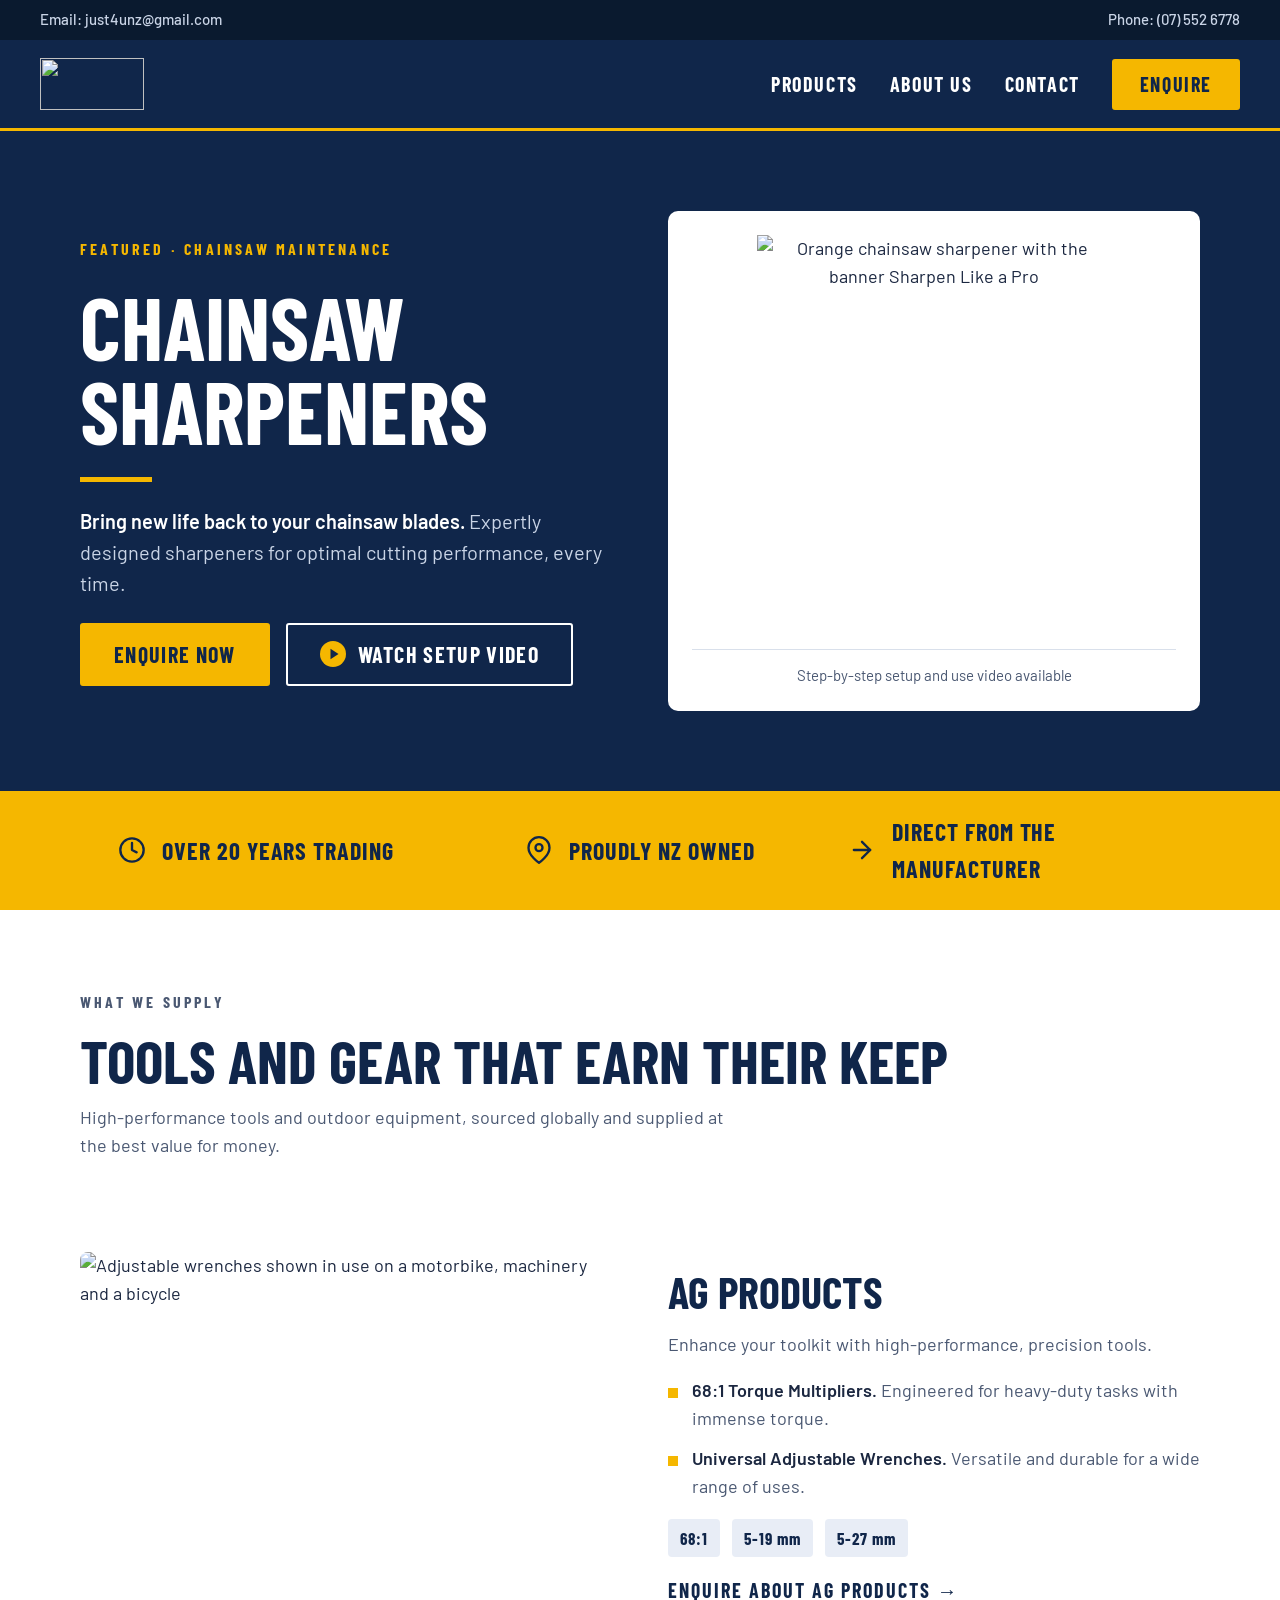
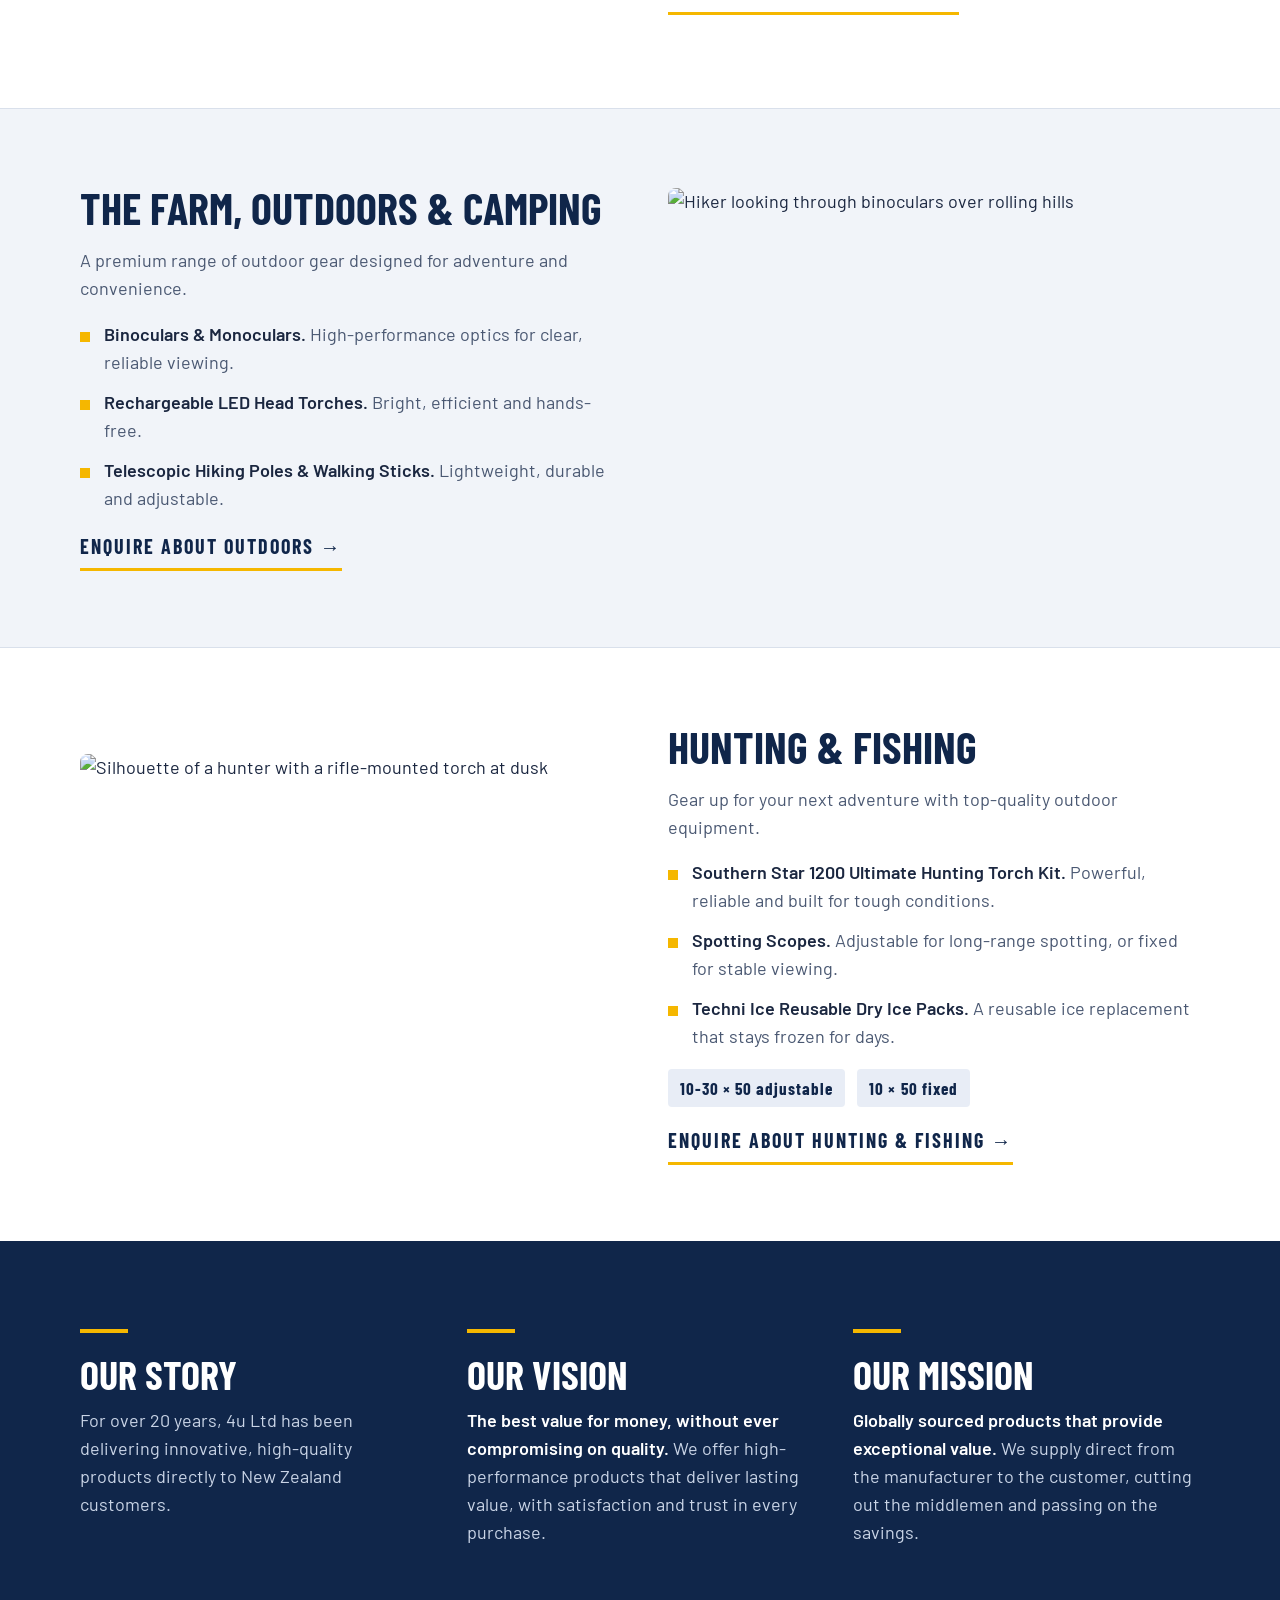
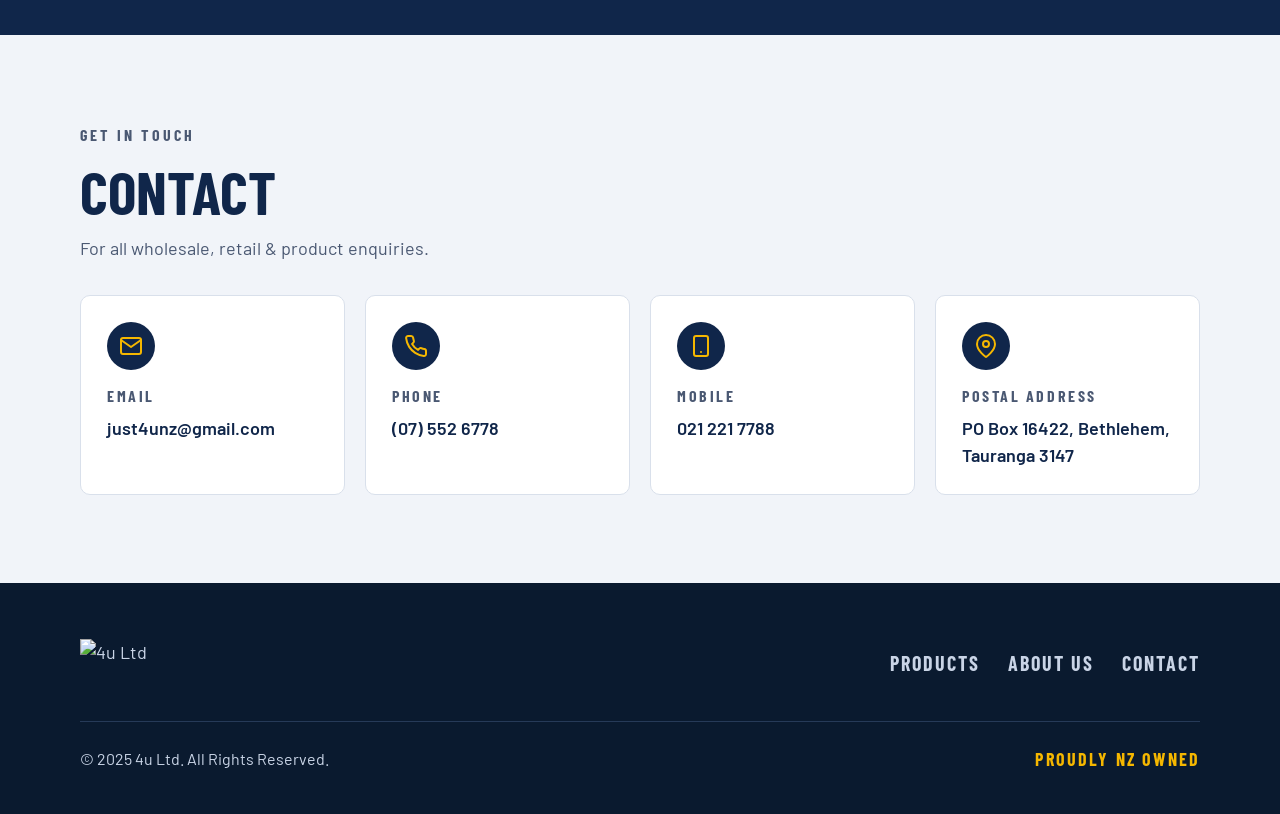
==== index.html @ f12dccc5 "v1.0.0.0: First polished working release of the website" ====
<!DOCTYPE html>
<html lang="en-NZ">
<head>
  <meta charset="UTF-8">
  <meta name="viewport" content="width=device-width, initial-scale=1.0">
  <title>4u Ltd | Tools and Outdoor Gear, Direct to New Zealand</title>
  <meta name="description" content="4u Ltd supplies chainsaw sharpeners, ag tools, outdoor gear and hunting equipment direct from the manufacturer to New Zealand customers.">
  <link rel="icon" href="https://4unzresources.blob.core.windows.net/images/logo.webp" type="image/webp">

  <!-- Structure: shared by every design stage -->
  <link rel="stylesheet" href="css/layout.css">
  <!-- Look: swap this one file to change stage -->
  <link rel="stylesheet" href="css/theme-final.css">
</head>
<body>
  <a class="skip-link" href="#main">Skip to content</a>

  <!-- Icon sprite (inline SVG, referenced with <use>) -->
  <svg width="0" height="0" style="position:absolute" aria-hidden="true" focusable="false">
    <symbol id="i-clock" viewBox="0 0 24 24"><circle cx="12" cy="12" r="10"/><polyline points="12 6 12 12 16 14"/></symbol>
    <symbol id="i-pin" viewBox="0 0 24 24"><path d="M21 10c0 7-9 13-9 13s-9-6-9-13a9 9 0 0 1 18 0z"/><circle cx="12" cy="10" r="3"/></symbol>
    <symbol id="i-arrow" viewBox="0 0 24 24"><line x1="5" y1="12" x2="19" y2="12"/><polyline points="12 5 19 12 12 19"/></symbol>
    <symbol id="i-mail" viewBox="0 0 24 24"><path d="M4 4h16a2 2 0 0 1 2 2v12a2 2 0 0 1-2 2H4a2 2 0 0 1-2-2V6a2 2 0 0 1 2-2z"/><polyline points="22 6 12 13 2 6"/></symbol>
    <symbol id="i-phone" viewBox="0 0 24 24"><path d="M22 16.92v3a2 2 0 0 1-2.18 2 19.79 19.79 0 0 1-8.63-3.07 19.5 19.5 0 0 1-6-6 19.79 19.79 0 0 1-3.07-8.67A2 2 0 0 1 4.11 2h3a2 2 0 0 1 2 1.72c.13.96.36 1.9.7 2.81a2 2 0 0 1-.45 2.11L8.09 9.91a16 16 0 0 0 6 6l1.27-1.27a2 2 0 0 1 2.11-.45c.91.34 1.85.57 2.81.7A2 2 0 0 1 22 16.92z"/></symbol>
    <symbol id="i-mobile" viewBox="0 0 24 24"><rect x="5" y="2" width="14" height="20" rx="2" ry="2"/><line x1="12" y1="18" x2="12.01" y2="18"/></symbol>
  </svg>

  <!-- Contact bar + header (sticky together) -->
  <div class="site-top">
    <div class="contact-bar" data-label="Contact bar · sticky">
      <div class="container contact-bar__inner">
        <span>Email: <a href="mailto:just4unz@gmail.com">just4unz@gmail.com</a></span>
        <span>Phone: <a href="tel:+6475526778">(07) 552 6778</a></span>
      </div>
    </div>

    <header class="site-header" data-label="Header · sticky">
      <div class="container site-header__inner">
        <a class="logo" href="#top" aria-label="4u Ltd home">
          <span class="logo__box"><img src="https://4unzresources.blob.core.windows.net/images/logo.webp" alt="" width="2000" height="1200"></span>
        </a>
        <nav class="site-nav" aria-label="Main">
          <ul>
            <li><a href="#products">Products</a></li>
            <li><a href="#about">About Us</a></li>
            <li><a href="#contact">Contact</a></li>
            <li><a class="btn btn--outline btn--small" href="#contact">Enquire</a></li>
          </ul>
        </nav>
      </div>
    </header>
  </div>

  <main id="main">

    <!-- Hero: featured product -->
    <section class="sec hero" id="top" data-label="Hero · featured product" aria-labelledby="hero-title">
      <div class="container hero__grid">
        <div class="hero__text">
          <p class="eyebrow">Featured · Chainsaw maintenance</p>
          <h1 id="hero-title">Chainsaw Sharpeners</h1>
          <p class="lede"><strong>Bring new life back to your chainsaw blades.</strong> Expertly designed sharpeners for optimal cutting performance, every time.</p>
          <div class="btn-row">
            <a class="btn btn--solid" href="#contact">Enquire now</a>
            <button class="btn btn--outline" type="button" id="videoToggle"
                    aria-expanded="false" aria-controls="videoPanel">
              <svg class="btn__icon" viewBox="0 0 26 26" aria-hidden="true" focusable="false"><circle cx="13" cy="13" r="13"/><path d="M10.5 7.8v10.4l8-5.2z"/></svg>
              Watch setup video
            </button>
          </div>
        </div>
        <figure class="media media--hero">
          <img src="https://4unzresources.blob.core.windows.net/images/chainsawsharpener.webp" alt="Orange chainsaw sharpener with the banner Sharpen Like a Pro" width="484" height="548">
          <figcaption>Step-by-step setup and use video available</figcaption>
        </figure>
      </div>

      <!-- Setup video: hidden until the button is pressed -->
      <div class="container">
        <div class="video-panel" id="videoPanel" hidden>
          <video controls preload="none" playsinline>
            <source src="https://4unzresources.blob.core.windows.net/images/video.mp4" type="video/mp4">
            Your browser does not support the video tag.
          </video>
        </div>
      </div>
    </section>

    <!-- Trust strip -->
    <section class="sec trust" data-label="Trust strip" aria-label="Why customers choose 4u">
      <ul class="container trust__list">
        <li class="trust__item">
          <span class="icon-slot" aria-hidden="true"><svg viewBox="0 0 24 24" focusable="false"><use href="#i-clock"/></svg></span>
          <span class="trust__text">Over 20 years trading</span>
        </li>
        <li class="trust__item">
          <span class="icon-slot" aria-hidden="true"><svg viewBox="0 0 24 24" focusable="false"><use href="#i-pin"/></svg></span>
          <span class="trust__text">Proudly NZ owned</span>
        </li>
        <li class="trust__item">
          <span class="icon-slot" aria-hidden="true"><svg viewBox="0 0 24 24" focusable="false"><use href="#i-arrow"/></svg></span>
          <span class="trust__text">Direct from the manufacturer</span>
        </li>
      </ul>
    </section>

    <!-- Ranges -->
    <section class="sec ranges" id="products" data-label="Ranges · 3 alternating rows" aria-labelledby="ranges-title">
      <div class="container ranges__intro">
        <p class="eyebrow">What we supply</p>
        <h2 id="ranges-title">Tools and gear that earn their keep</h2>
        <p>High-performance tools and outdoor equipment, sourced globally and supplied at the best value for money.</p>
      </div>

      <div class="range-band">
        <article class="container range" aria-labelledby="range-ag">
          <div class="media media--range">
            <img src="https://4unzresources.blob.core.windows.net/images/tool.webp" alt="Adjustable wrenches shown in use on a motorbike, machinery and a bicycle" width="800" height="800" loading="lazy">
          </div>
          <div class="range__text">
            <h3 id="range-ag">Ag Products</h3>
            <p>Enhance your toolkit with high-performance, precision tools.</p>
            <ul class="feature-list">
              <li><strong>68:1 Torque Multipliers.</strong> Engineered for heavy-duty tasks with immense torque.</li>
              <li><strong>Universal Adjustable Wrenches.</strong> Versatile and durable for a wide range of uses.</li>
            </ul>
            <ul class="chips" aria-label="Available sizes">
              <li>68:1</li>
              <li>5-19 mm</li>
              <li>5-27 mm</li>
            </ul>
            <a class="more" href="#contact">Enquire about Ag Products →</a>
          </div>
        </article>
      </div>

      <div class="range-band range-band--alt">
        <article class="container range range--reverse" aria-labelledby="range-outdoors">
          <div class="media media--range">
            <img src="https://4unzresources.blob.core.windows.net/images/binoculars.webp" alt="Hiker looking through binoculars over rolling hills" width="655" height="437" loading="lazy">
          </div>
          <div class="range__text">
            <h3 id="range-outdoors">The Farm, Outdoors &amp; Camping</h3>
            <p>A premium range of outdoor gear designed for adventure and convenience.</p>
            <ul class="feature-list">
              <li><strong>Binoculars &amp; Monoculars.</strong> High-performance optics for clear, reliable viewing.</li>
              <li><strong>Rechargeable LED Head Torches.</strong> Bright, efficient and hands-free.</li>
              <li><strong>Telescopic Hiking Poles &amp; Walking Sticks.</strong> Lightweight, durable and adjustable.</li>
            </ul>
            <a class="more" href="#contact">Enquire about Outdoors →</a>
          </div>
        </article>
      </div>

      <div class="range-band">
        <article class="container range" aria-labelledby="range-hunting">
          <div class="media media--range">
            <img src="https://4unzresources.blob.core.windows.net/images/torchkit.webp" alt="Silhouette of a hunter with a rifle-mounted torch at dusk" width="520" height="346" loading="lazy">
          </div>
          <div class="range__text">
            <h3 id="range-hunting">Hunting &amp; Fishing</h3>
            <p>Gear up for your next adventure with top-quality outdoor equipment.</p>
            <ul class="feature-list">
              <li><strong>Southern Star 1200 Ultimate Hunting Torch Kit.</strong> Powerful, reliable and built for tough conditions.</li>
              <li><strong>Spotting Scopes.</strong> Adjustable for long-range spotting, or fixed for stable viewing.</li>
              <li><strong>Techni Ice Reusable Dry Ice Packs.</strong> A reusable ice replacement that stays frozen for days.</li>
            </ul>
            <ul class="chips" aria-label="Spotting scope options">
              <li>10-30 × 50 adjustable</li>
              <li>10 × 50 fixed</li>
            </ul>
            <a class="more" href="#contact">Enquire about Hunting &amp; Fishing →</a>
          </div>
        </article>
      </div>
    </section>

    <!-- About -->
    <section class="sec about" id="about" data-label="About · story, vision, mission" aria-labelledby="about-title">
      <h2 id="about-title" class="visually-hidden">About 4u Ltd</h2>
      <div class="container about__grid">
        <div>
          <h3>Our Story</h3>
          <p>For over 20 years, 4u Ltd has been delivering innovative, high-quality products directly to New Zealand customers.</p>
        </div>
        <div>
          <h3>Our Vision</h3>
          <p><strong>The best value for money, without ever compromising on quality.</strong> We offer high-performance products that deliver lasting value, with satisfaction and trust in every purchase.</p>
        </div>
        <div>
          <h3>Our Mission</h3>
          <p><strong>Globally sourced products that provide exceptional value.</strong> We supply direct from the manufacturer to the customer, cutting out the middlemen and passing on the savings.</p>
        </div>
      </div>
    </section>

    <!-- Contact -->
    <section class="sec contact" id="contact" data-label="Contact · 4 detail cards" aria-labelledby="contact-title">
      <div class="container">
        <p class="eyebrow">Get in touch</p>
        <h2 id="contact-title">Contact</h2>
        <p class="contact__lede">For all wholesale, retail &amp; product enquiries.</p>
        <ul class="contact__grid">
          <li class="card">
            <span class="icon-slot" aria-hidden="true"><svg viewBox="0 0 24 24" focusable="false"><use href="#i-mail"/></svg></span>
            <h3>Email</h3>
            <a href="mailto:just4unz@gmail.com">just4unz@gmail.com</a>
          </li>
          <li class="card">
            <span class="icon-slot" aria-hidden="true"><svg viewBox="0 0 24 24" focusable="false"><use href="#i-phone"/></svg></span>
            <h3>Phone</h3>
            <a href="tel:+6475526778">(07) 552 6778</a>
          </li>
          <li class="card">
            <span class="icon-slot" aria-hidden="true"><svg viewBox="0 0 24 24" focusable="false"><use href="#i-mobile"/></svg></span>
            <h3>Mobile</h3>
            <a href="tel:+64212217788">021 221 7788</a>
          </li>
          <li class="card">
            <span class="icon-slot" aria-hidden="true"><svg viewBox="0 0 24 24" focusable="false"><use href="#i-pin"/></svg></span>
            <h3>Postal address</h3>
            <address>PO Box 16422, Bethlehem, Tauranga 3147</address>
          </li>
        </ul>
      </div>
    </section>
  </main>

  <footer class="site-footer" data-label="Footer">
    <div class="container site-footer__inner">
      <div class="site-footer__brand">
        <span class="logo__box"><img src="https://4unzresources.blob.core.windows.net/images/logo.webp" alt="4u Ltd" width="2000" height="1200" loading="lazy"></span>
        <span class="badge">Proudly NZ owned</span>
      </div>
      <nav aria-label="Footer">
        <ul class="footer-nav">
          <li><a href="#products">Products</a></li>
          <li><a href="#about">About Us</a></li>
          <li><a href="#contact">Contact</a></li>
        </ul>
      </nav>
      <p class="site-footer__legal">&copy; 2025 4u Ltd. All Rights Reserved.</p>
    </div>
  </footer>

  <script src="js/main.js"></script>
</body>
</html>
---- css/layout.css ----
/* ==========================================================
   layout.css
   Structure only: grids, spacing, responsive behaviour.
   No colours, fonts or decoration. Those live in the theme file.
   ========================================================== */

:root {
  --container: 1200px;
  --gutter: 40px;
  --section-space: 80px;
  --gap: 56px;
  --media-ratio: 4 / 3;
}

*, *::before, *::after { box-sizing: border-box; }

html { scroll-behavior: smooth; scroll-padding-top: 140px; }

body {
  margin: 0;
  line-height: 1.55;
}

img, video, svg { max-width: 100%; }
img, video { display: block; }
h1, h2, h3, p, ul, address, figure { margin: 0; }
ul { padding: 0; list-style: none; }
address { font-style: normal; }

.container {
  width: 100%;
  max-width: var(--container);
  margin-inline: auto;
  padding-inline: var(--gutter);
}

.visually-hidden {
  position: absolute;
  width: 1px; height: 1px;
  overflow: hidden;
  clip: rect(0 0 0 0);
  white-space: nowrap;
}

.skip-link {
  position: absolute;
  left: 16px; top: -100px;
  z-index: 100;
  padding: 10px 16px;
}
.skip-link:focus { top: 8px; }

/* ---------- Sticky top (contact bar + header) ---------- */
.site-top {
  position: sticky;
  top: 0;
  z-index: 50;
}

.contact-bar__inner {
  display: flex;
  justify-content: space-between;
  align-items: center;
  gap: 4px 24px;
  flex-wrap: wrap;
  min-height: 40px;
}

.site-header__inner {
  display: flex;
  align-items: center;
  justify-content: space-between;
  gap: 16px 32px;
  flex-wrap: wrap;
  min-height: 88px;
}

.logo { display: inline-flex; align-items: center; }
.logo__box { display: inline-flex; align-items: center; justify-content: center; width: 128px; height: 64px; }

.site-nav ul {
  display: flex;
  align-items: center;
  flex-wrap: wrap;
  gap: 8px 32px;
}

/* ---------- Generic section ---------- */
.sec { position: relative; }

/* ---------- Buttons ---------- */
.btn-row { display: flex; flex-wrap: wrap; gap: 16px; }

.btn {
  display: inline-flex;
  align-items: center;
  justify-content: center;
  gap: 10px;
  min-height: 48px;
  padding: 12px 28px;
  cursor: pointer;
  text-decoration: none;
  font: inherit;
}
.btn--small { min-height: 40px; padding: 8px 20px; }
.btn__icon { flex: none; width: 26px; height: 26px; }

/* ---------- Media placeholder / images ---------- */
.media { position: relative; width: 100%; }
.media img { width: 100%; height: 100%; object-fit: cover; }
.media--hero { aspect-ratio: auto; height: auto; }
.media--range { height: 340px; }

/* ---------- Hero ---------- */
.hero__grid {
  display: grid;
  grid-template-columns: repeat(2, minmax(0, 1fr));
  gap: var(--gap);
  align-items: center;
  padding-block: 72px;
}
.hero__text { display: flex; flex-direction: column; align-items: flex-start; gap: 20px; }
.lede { max-width: 34em; }

.video-panel { padding-bottom: 56px; }
.video-panel[hidden] { display: none; }
.video-panel video { width: 100%; max-width: 900px; margin-inline: auto; }

/* ---------- Trust strip ---------- */
.trust__list {
  display: grid;
  grid-template-columns: repeat(3, minmax(0, 1fr));
  gap: 24px 32px;
  padding-block: 32px;
}
.trust__item { display: flex; align-items: center; gap: 16px; }
.icon-slot { flex: none; display: flex; align-items: center; justify-content: center; width: 48px; height: 48px; border-radius: 50%; }
.icon-slot svg { width: 24px; height: 24px; fill: none; stroke: currentColor; stroke-width: 2; stroke-linecap: round; stroke-linejoin: round; }

/* ---------- Ranges ---------- */
.ranges { display: flex; flex-direction: column; padding-top: var(--section-space); }
.ranges__intro { display: flex; flex-direction: column; gap: 14px; padding-bottom: 16px; }
.ranges__intro > * { max-width: 36em; }

/* each range sits in a full-width band so it can carry its own background */
.range-band { padding-block: 76px; }

.range {
  display: grid;
  grid-template-columns: repeat(2, minmax(0, 1fr));
  gap: var(--gap);
  align-items: center;
}
.range--reverse .media { order: 2; }
.range__text { display: flex; flex-direction: column; align-items: flex-start; gap: 16px; }
.feature-list { display: flex; flex-direction: column; gap: 12px; }
.feature-list li { padding-left: 24px; position: relative; }
.chips { display: flex; flex-wrap: wrap; gap: 12px; }
.chips li { padding: 6px 12px; }
.feature-list li::before {
  content: "";
  position: absolute;
  left: 0; top: 0.6em;
  width: 10px; height: 10px;
}

/* ---------- About ---------- */
.about { padding-block: var(--section-space); }
.about__grid {
  display: grid;
  grid-template-columns: repeat(3, minmax(0, 1fr));
  gap: 40px;
}
.about__grid > div { display: flex; flex-direction: column; gap: 12px; }

/* ---------- Contact ---------- */
.contact { padding-block: var(--section-space); }
.contact .container { display: flex; flex-direction: column; gap: 14px; }
.contact__grid {
  display: grid;
  grid-template-columns: repeat(4, minmax(0, 1fr));
  gap: 20px;
  margin-top: 18px;
}
.card { display: flex; flex-direction: column; align-items: flex-start; gap: 8px; padding: 24px; min-width: 0; }
.card a, .card address { overflow-wrap: anywhere; }
.icon-slot + h3 { margin-top: 2px; }

/* ---------- Footer ---------- */
.site-footer__inner {
  display: flex;
  flex-wrap: wrap;
  align-items: center;
  justify-content: space-between;
  gap: 24px 40px;
  padding-block: 40px 28px;
}
.site-footer__brand { display: flex; align-items: center; flex-wrap: wrap; gap: 16px; }
.footer-nav { display: flex; flex-wrap: wrap; gap: 8px 28px; }
.site-footer__legal { width: 100%; font-size: 0.875rem; }
.badge { display: inline-block; padding: 10px 16px; }

/* ==========================================================
   Responsive
   ========================================================== */
@media (max-width: 1024px) {
  :root { --gutter: 32px; --gap: 40px; }
  .contact__grid { grid-template-columns: repeat(2, minmax(0, 1fr)); }
}

@media (max-width: 820px) {
  :root { --gutter: 20px; --section-space: 56px; --gap: 28px; }
  html { scroll-padding-top: 16px; }

  /* the wrapped header is tall on phones, so let it scroll away */
  .site-top { position: static; }

  .hero__grid,
  .range,
  .about__grid { grid-template-columns: minmax(0, 1fr); }

  .hero__grid { padding-block: 48px; }
  .media--range { height: 240px; }

  /* image always above the text on small screens */
  .range--reverse .media { order: 0; }

  .trust__list { grid-template-columns: minmax(0, 1fr); gap: 16px; padding-block: 24px; }
  .range-band { padding-block: 48px; }

  .site-header__inner { min-height: 72px; padding-block: 10px; }
  .logo__box { width: 96px; height: 48px; }
  .site-nav ul { gap: 6px 20px; }
}

@media (max-width: 520px) {
  .contact__grid { grid-template-columns: minmax(0, 1fr); }
  .btn-row .btn { width: 100%; }
  .contact-bar__inner { justify-content: center; font-size: 0.8125rem; }
}

@media (prefers-reduced-motion: reduce) {
  html { scroll-behavior: auto; }
}
---- css/theme-final.css ----
/* ==========================================================
   theme-final.css  ·  Stage 3 (v1.0.0.0)
   The final look: navy hero and about bands, yellow trust
   strip, Barlow type, icons and spec chips. Structure comes
   from layout.css, so only look and feel is defined here.
   Replaces theme-revised.css (Stage 2).
   ========================================================== */

/* ---------- Fonts (self-hosted, see fonts/README.md) ---------- */
@font-face {
  font-family: "Barlow";
  src: url("../fonts/Barlow-Regular.woff2") format("woff2");
  font-weight: 400; font-style: normal; font-display: swap;
}
@font-face {
  font-family: "Barlow";
  src: url("../fonts/Barlow-Medium.woff2") format("woff2");
  font-weight: 500; font-style: normal; font-display: swap;
}
@font-face {
  font-family: "Barlow";
  src: url("../fonts/Barlow-SemiBold.woff2") format("woff2");
  font-weight: 600; font-style: normal; font-display: swap;
}
@font-face {
  font-family: "Barlow Condensed";
  src: url("../fonts/BarlowCondensed-SemiBold.woff2") format("woff2");
  font-weight: 600; font-style: normal; font-display: swap;
}
@font-face {
  font-family: "Barlow Condensed";
  src: url("../fonts/BarlowCondensed-Bold.woff2") format("woff2");
  font-weight: 700; font-style: normal; font-display: swap;
}

:root {
  /* Palette (same as Stage 2) */
  --color-topbar: #0A1A2F;
  --color-header: #10264A;
  --color-heading: #10264A;
  --color-text: #1B2740;
  --color-text-muted: #4A5872;
  --color-surface: #FFFFFF;
  --color-surface-alt: #F1F4F9;
  --color-border: #D9E0EB;
  --color-accent: #F5B700;
  --color-on-accent: #10264A;
  --color-link: #1D4ED8;
  --color-footer: #0A1A2F;

  /* Tints measured from the Stage 3 design */
  --color-on-dark: #FFFFFF;
  --color-on-dark-muted: #C9D4E6;
  --color-chip: #E8EDF6;
  --color-footer-line: #263A58;

  --font-body: "Barlow", system-ui, -apple-system, "Segoe UI", Roboto, sans-serif;
  --font-display: "Barlow Condensed", "Arial Narrow", "Roboto Condensed", "Helvetica Neue", Arial, sans-serif;

  --radius: 10px;
}

body {
  background: var(--color-surface);
  color: var(--color-text);
  font-family: var(--font-body);
  font-size: 1.125rem;
}

a { color: var(--color-link); }
:focus-visible { outline: 3px solid var(--color-link); outline-offset: 3px; }
.site-top :focus-visible,
.hero :focus-visible,
.about :focus-visible,
.site-footer :focus-visible { outline-color: var(--color-accent); }

.skip-link { background: var(--color-heading); color: var(--color-on-dark); }

/* ---------- Contact bar ---------- */
.contact-bar {
  background: var(--color-topbar);
  color: var(--color-on-dark-muted);
  font-size: 0.9375rem;
  font-weight: 500;
}
.contact-bar a { color: var(--color-on-dark-muted); text-decoration: none; }
.contact-bar a:hover { color: var(--color-on-dark); text-decoration: underline; }

/* ---------- Header ---------- */
.site-header {
  background: var(--color-header);
  border-bottom: 3px solid var(--color-accent);
}
/* contact bar and header run the full page width with a gutter at each edge */
.contact-bar__inner.container,
.site-header__inner.container { max-width: none; }

.logo__box { width: 104px; height: 52px; }
.logo__box img {
  width: 100%;
  height: 100%;
  object-fit: cover;               /* logo.webp has empty space above the oval, */
  object-position: center bottom;  /* so anchor to the bottom to trim it */
}

.site-nav a {
  color: var(--color-on-dark);
  text-decoration: none;
  font-family: var(--font-display);
  font-weight: 700;
  font-size: 1.25rem;
  letter-spacing: 0.08em;
  text-transform: uppercase;
}
.site-nav a:hover { color: var(--color-accent); }
.site-nav .btn,
.site-nav .btn:hover { color: var(--color-on-accent); }

/* ---------- Buttons ---------- */
.btn {
  border: 2px solid transparent;
  border-radius: 3px;
  min-height: 63px;
  padding: 12px 32px;
  font-family: var(--font-display);
  font-weight: 700;
  font-size: 1.375rem;
  letter-spacing: 0.06em;
  text-transform: uppercase;
  line-height: 1.1;
}
.btn--small { min-height: 51px; padding: 8px 26px; font-size: 1.25rem; }

.btn--solid,
.site-nav .btn {
  background: var(--color-accent);
  border-color: var(--color-accent);
  color: var(--color-on-accent);
}
.btn--solid:hover,
.site-nav .btn:hover { filter: brightness(0.94); color: var(--color-on-accent); }

.btn--outline {
  background: transparent;
  border-color: var(--color-heading);
  color: var(--color-heading);
}
.btn--outline:hover { background: var(--color-surface-alt); color: var(--color-heading); }
.site-nav .btn--outline { background: var(--color-accent); border-color: var(--color-accent); color: var(--color-on-accent); }
.site-nav .btn--outline:hover { background: var(--color-accent); }

.btn__icon circle { fill: var(--color-accent); }
.btn__icon path { fill: var(--color-on-accent); }

/* ---------- Type ---------- */
h1, h2, h3 {
  font-family: var(--font-display);
  font-weight: 700;
  text-transform: uppercase;
  color: var(--color-heading);
}
h1 { font-size: clamp(3rem, 8vw, 5.5rem); line-height: 0.95; overflow-wrap: anywhere; }
h2 { font-size: clamp(2.25rem, 5vw, 3.75rem); line-height: 1; }
h3 { font-size: clamp(2rem, 3.5vw, 2.75rem); line-height: 1.05; }

.eyebrow {
  font-family: var(--font-display);
  font-size: 1rem;
  font-weight: 700;
  letter-spacing: 0.2em;
  text-transform: uppercase;
  color: var(--color-text-muted);
}

p, .feature-list { color: var(--color-text-muted); }
p strong, .feature-list strong { color: var(--color-text); font-weight: 600; }

.feature-list li::before { background: var(--color-accent); }

/* ---------- Hero ---------- */
.hero { background: var(--color-header); }
.hero__grid { padding-block: 80px; }
.hero .eyebrow { color: var(--color-accent); }
.hero h1 { color: var(--color-on-dark); }
.hero h1::after {
  content: "";
  display: block;
  width: 72px;
  height: 5px;
  margin-top: 24px;
  background: var(--color-accent);
}
.hero__text { gap: 24px; }
.lede { font-size: 1.25rem; color: var(--color-on-dark-muted); }
.hero .lede strong { color: var(--color-on-dark); }
.hero .btn--outline { border-color: var(--color-on-dark); color: var(--color-on-dark); }
.hero .btn--outline:hover { background: rgba(255, 255, 255, 0.1); color: var(--color-on-dark); }
.btn-row { gap: 16px; }
.hero .btn--outline { gap: 12px; }

.media { border-radius: 8px; overflow: hidden; }
.media--hero {
  background: var(--color-surface);
  border-radius: var(--radius);
  padding: 24px;
  text-align: center;
}
.media--hero img {
  width: auto;
  height: auto;
  max-width: 100%;
  max-height: 400px;
  margin-inline: auto;
  object-fit: contain;
}
.media--hero figcaption {
  margin-top: 14px;
  padding-top: 14px;
  border-top: 1px solid var(--color-border);
  font-size: 0.9375rem;
  color: var(--color-text-muted);
}

/* ---------- Trust strip ---------- */
.trust { background: var(--color-accent); }
.trust__list { padding-block: 22px; }
.trust__item { justify-content: center; }
.icon-slot { color: var(--color-heading); }
.trust .icon-slot { width: 28px; height: 28px; border-radius: 0; }
.trust .icon-slot svg { width: 28px; height: 28px; }
.trust__text {
  font-family: var(--font-display);
  font-weight: 700;
  font-size: 1.5rem;
  letter-spacing: 0.04em;
  text-transform: uppercase;
  color: var(--color-on-accent);
}

/* ---------- Ranges ---------- */
.ranges { background: var(--color-surface); }
.ranges__intro h2 { margin-top: 2px; }
.ranges__intro p:last-child { font-size: 1.125rem; }

.range-band--alt {
  background: var(--color-surface-alt);
  border-block: 1px solid var(--color-border);
}
.range-band + .range-band:not(.range-band--alt) { border-top: 0; }
.media--range { height: 380px; }
.range__text { gap: 18px; }
.range__text h3 { margin-bottom: -2px; }

.chips li {
  background: var(--color-chip);
  color: var(--color-heading);
  border-radius: 4px;
  font-family: var(--font-display);
  font-weight: 700;
  font-size: 1.0625rem;
  letter-spacing: 0.06em;
}

.more {
  display: inline-block;
  padding-bottom: 6px;
  border-bottom: 3px solid var(--color-accent);
  font-family: var(--font-display);
  font-weight: 700;
  font-size: 1.25rem;
  letter-spacing: 0.1em;
  text-transform: uppercase;
  text-decoration: none;
  color: var(--color-heading);
}
.more:hover { color: var(--color-heading); border-bottom-color: var(--color-heading); }

/* ---------- About ---------- */
.about { background: var(--color-header); padding-block: 88px; }
.about h3 {
  position: relative;
  padding-top: 24px;
  font-size: clamp(2rem, 3.2vw, 2.5rem);
  color: var(--color-on-dark);
}
.about h3::before {
  content: "";
  position: absolute;
  top: 0; left: 0;
  width: 48px;
  height: 4px;
  background: var(--color-accent);
}
.about p { color: var(--color-on-dark-muted); }
.about p strong { color: var(--color-on-dark); }

/* ---------- Contact ---------- */
.contact { background: var(--color-surface-alt); padding-block: 88px; }
.contact__lede { font-size: 1.125rem; }
.card {
  gap: 10px;
  padding: 26px;
  background: var(--color-surface);
  border: 1px solid var(--color-border);
  border-radius: var(--radius);
}
.card .icon-slot { background: var(--color-header); color: var(--color-accent); margin-bottom: 4px; }
.card h3 {
  font-size: 1rem;
  font-weight: 700;
  letter-spacing: 0.16em;
  line-height: 1.2;
  color: var(--color-text-muted);
}
.card a, .card address {
  font-size: 1.125rem;
  font-weight: 600;
  line-height: 1.45;
  color: var(--color-heading);
}
.card a { text-decoration: none; }
.card a:hover { text-decoration: underline; }

.video-panel video { background: #000; border-radius: var(--radius); }

/* ---------- Footer ---------- */
.site-footer { background: var(--color-footer); color: var(--color-on-dark-muted); }

/* Row 1: logo and nav. Row 2: divider. Row 3: copyright and badge.
   .site-footer__brand is flattened so its children join the grid. */
.site-footer__inner {
  display: grid;
  grid-template-columns: minmax(0, 1fr) auto;
  align-items: center;
  gap: 0 40px;
  padding-block: 56px 40px;
}
.site-footer__inner::before {
  content: "";
  grid-column: 1 / -1;
  grid-row: 2;
  margin-block: 32px 24px;
  border-top: 1px solid var(--color-footer-line);
}
.site-footer__brand { display: contents; }
.site-footer .logo__box { grid-column: 1; grid-row: 1; width: 100px; height: 50px; justify-self: start; }
.site-footer nav { grid-column: 2; grid-row: 1; }
.site-footer__legal { grid-column: 1; grid-row: 3; width: auto; font-size: 1rem; color: var(--color-on-dark-muted); }
.badge {
  grid-column: 2; grid-row: 3;
  justify-self: end;
  padding: 0;
  background: none;
  border: 0;
  font-family: var(--font-display);
  font-weight: 700;
  font-size: 1.125rem;
  letter-spacing: 0.12em;
  text-transform: uppercase;
  color: var(--color-accent);
}
.footer-nav a {
  font-family: var(--font-display);
  font-weight: 700;
  font-size: 1.25rem;
  letter-spacing: 0.1em;
  text-transform: uppercase;
  text-decoration: none;
  color: var(--color-on-dark-muted);
}
.footer-nav a:hover { color: var(--color-on-dark); }

/* ==========================================================
   Responsive
   ========================================================== */
@media (max-width: 820px) {
  .logo__box { width: 84px; height: 42px; }
  .site-footer .logo__box { width: 84px; height: 42px; }
  .hero__grid { padding-block: 48px; }
  .btn { min-height: 56px; padding-inline: 24px; }
  .btn--small { min-height: 44px; padding-inline: 20px; }
  .media--range { height: 260px; }
  .media--hero { padding: 16px; }
  .media--hero img { max-height: 320px; }
  .trust__item { justify-content: flex-start; }
  .trust__list { padding-block: 24px; }
  .about, .contact { padding-block: 56px; }
  .site-nav a { font-size: 1.125rem; }
}

@media (max-width: 520px) {
  .site-footer__inner { grid-template-columns: minmax(0, 1fr); row-gap: 20px; }
  .site-footer__inner::before { display: none; }
  .site-footer .logo__box,
  .site-footer nav,
  .site-footer__legal,
  .badge { grid-column: 1; grid-row: auto; }
  .site-footer .logo__box { order: 1; }
  .site-footer nav { order: 2; }
  .site-footer__legal { order: 3; }
  .badge { order: 4; justify-self: start; }
  .site-footer__legal { padding-top: 20px; border-top: 1px solid var(--color-footer-line); }
}
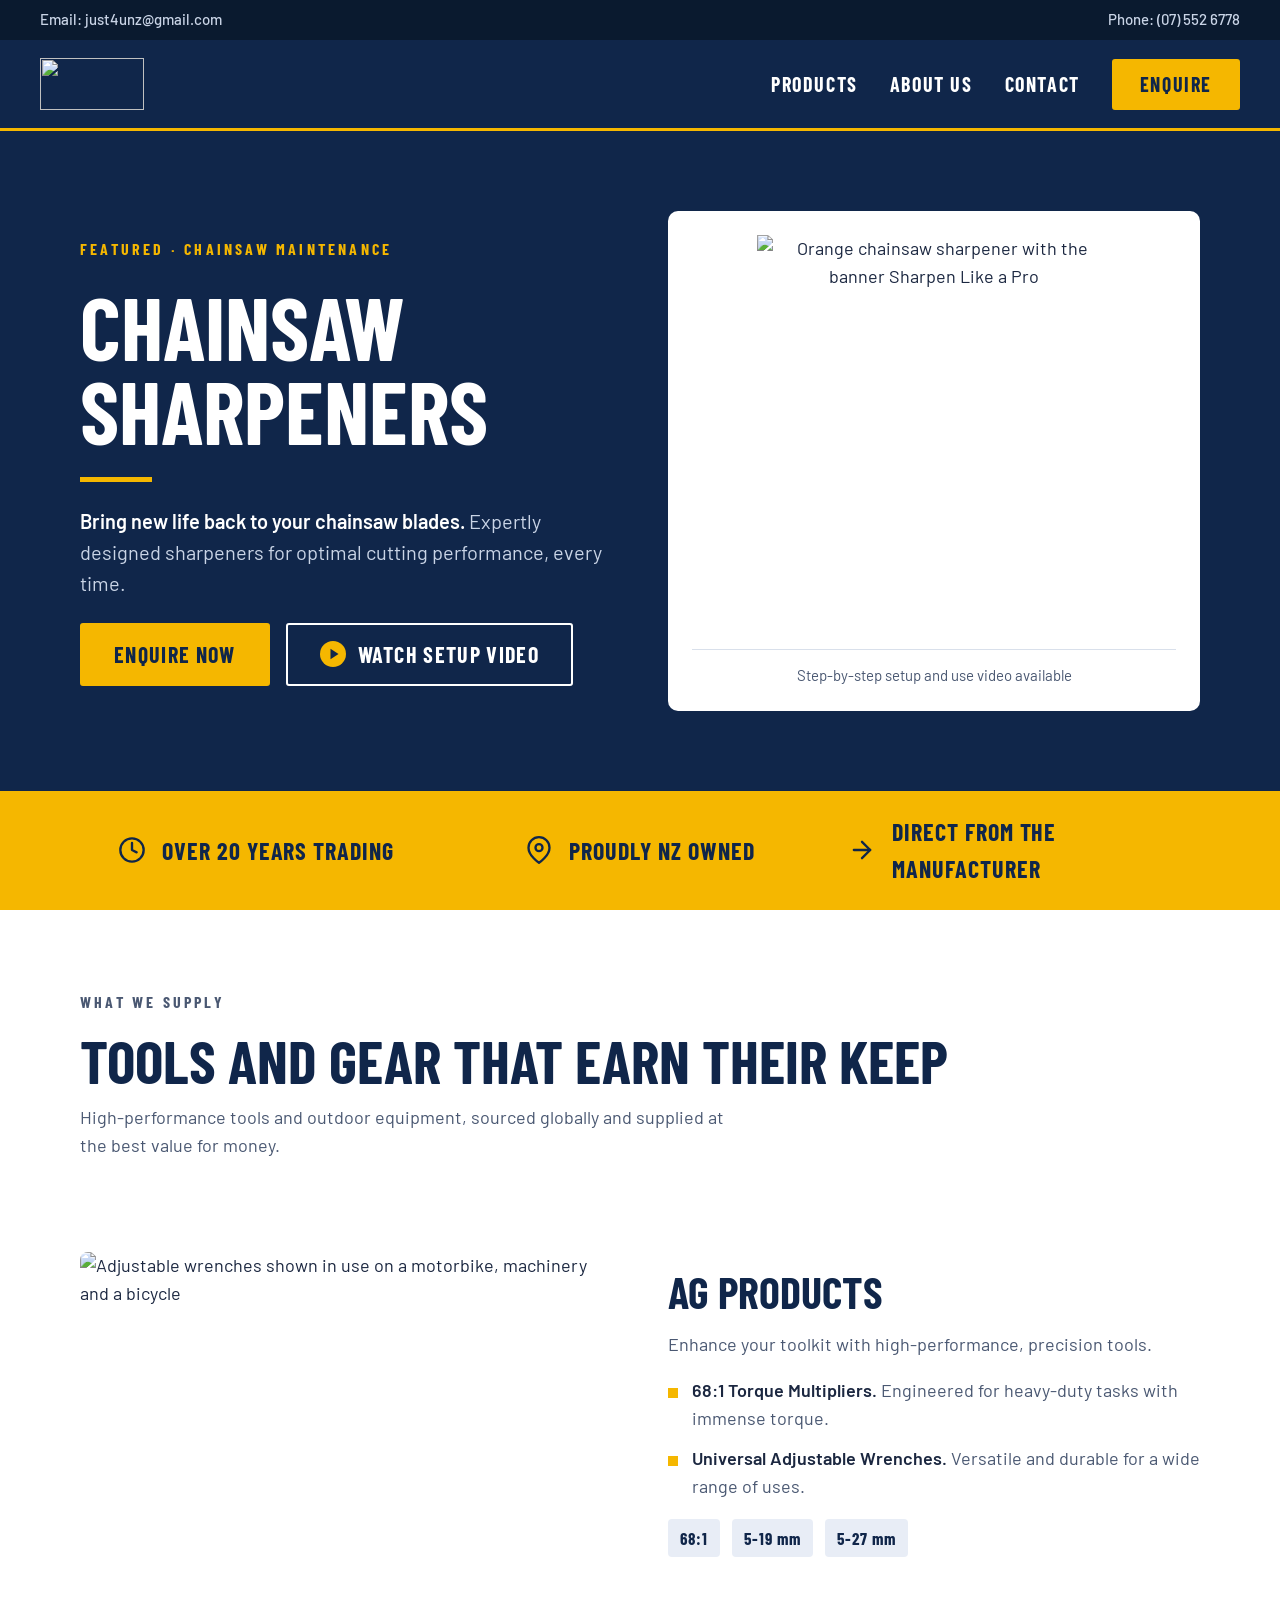
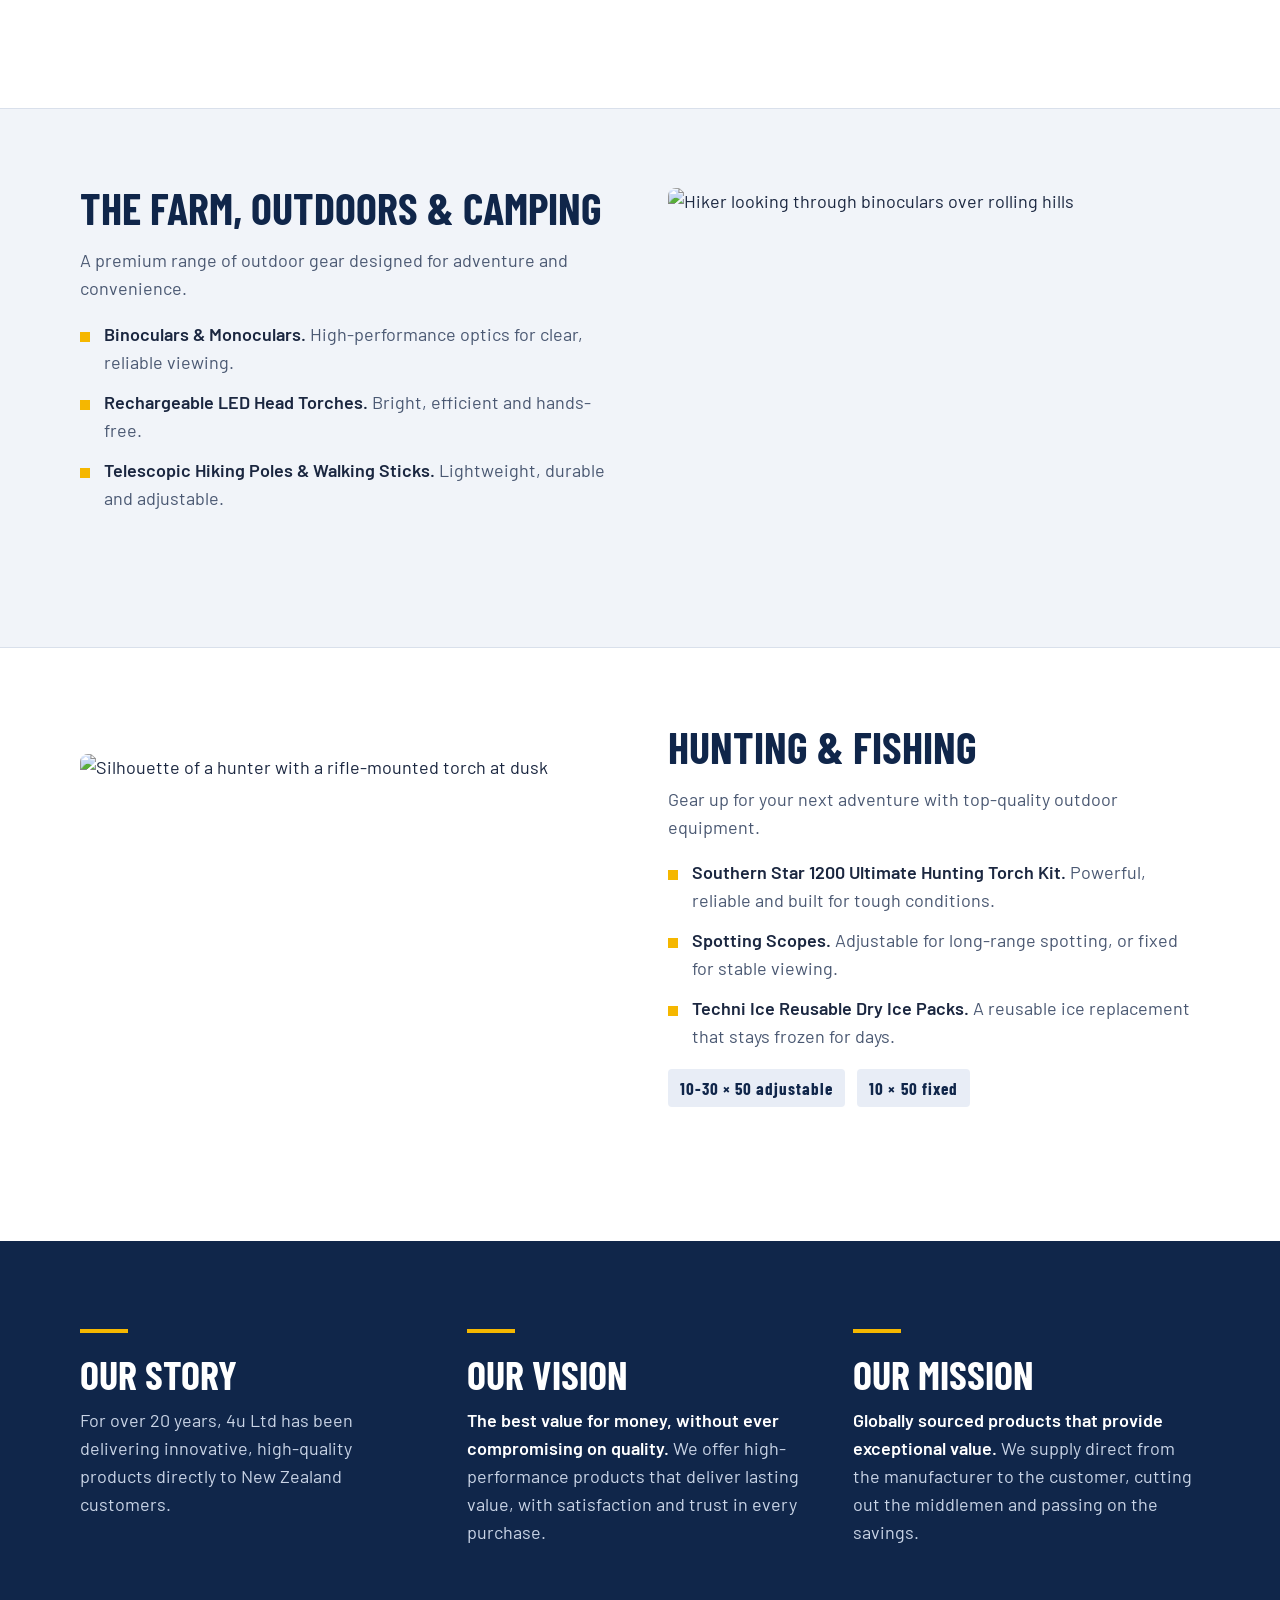
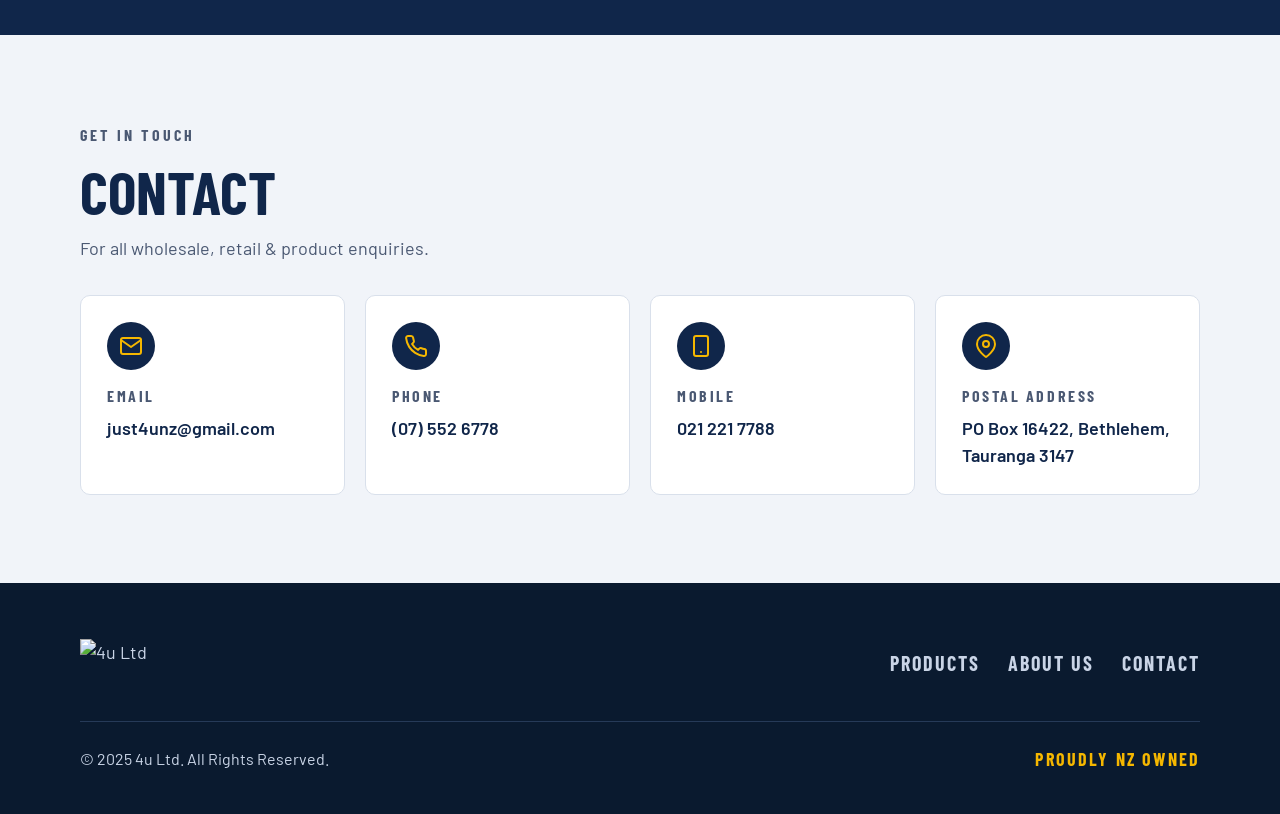
==== commit e337bc2e: "v1.0.3.0: Added animation to product pills, enquire links, and nav bar" ====
--- a/index.html
+++ b/index.html
@@ -63,26 +63,24 @@
           <div class="btn-row">
             <a class="btn btn--solid" href="#contact">Enquire now</a>
             <button class="btn btn--outline" type="button" id="videoToggle"
-                    aria-expanded="false" aria-controls="videoPanel">
+                    aria-expanded="false" aria-controls="heroVideo">
               <svg class="btn__icon" viewBox="0 0 26 26" aria-hidden="true" focusable="false"><circle cx="13" cy="13" r="13"/><path d="M10.5 7.8v10.4l8-5.2z"/></svg>
-              Watch setup video
+              <span class="btn__label">Watch setup video</span>
             </button>
           </div>
         </div>
         <figure class="media media--hero">
-          <img src="https://4unzresources.blob.core.windows.net/images/chainsawsharpener.webp" alt="Orange chainsaw sharpener with the banner Sharpen Like a Pro" width="484" height="548">
-          <figcaption>Step-by-step setup and use video available</figcaption>
+          <div class="hero-stage" id="heroStage">
+            <img id="heroImage" src="https://4unzresources.blob.core.windows.net/images/chainsawsharpener.webp" alt="Orange chainsaw sharpener with the banner Sharpen Like a Pro" width="484" height="548">
+            <video id="heroVideo" controls preload="none" playsinline hidden width="640" height="360">
+              <source src="https://4unzresources.blob.core.windows.net/images/video.mp4" type="video/mp4">
+              Your browser does not support the video tag.
+            </video>
+          </div>
+          <figcaption id="heroCaption"
+                      data-image-text="Step-by-step setup and use video available"
+                      data-video-text="Step-by-step setup and use video now playing">Step-by-step setup and use video available</figcaption>
         </figure>
-      </div>
-
-      <!-- Setup video: hidden until the button is pressed -->
-      <div class="container">
-        <div class="video-panel" id="videoPanel" hidden>
-          <video controls preload="none" playsinline>
-            <source src="https://4unzresources.blob.core.windows.net/images/video.mp4" type="video/mp4">
-            Your browser does not support the video tag.
-          </video>
-        </div>
       </div>
     </section>
 
@@ -129,7 +127,7 @@
               <li>5-19 mm</li>
               <li>5-27 mm</li>
             </ul>
-            <a class="more" href="#contact">Enquire about Ag Products →</a>
+            <a class="more" href="#contact">Enquire about Ag Products <span class="more__arrow" aria-hidden="true">→</span></a>
           </div>
         </article>
       </div>
@@ -147,7 +145,7 @@
               <li><strong>Rechargeable LED Head Torches.</strong> Bright, efficient and hands-free.</li>
               <li><strong>Telescopic Hiking Poles &amp; Walking Sticks.</strong> Lightweight, durable and adjustable.</li>
             </ul>
-            <a class="more" href="#contact">Enquire about Outdoors →</a>
+            <a class="more" href="#contact">Enquire about Outdoors <span class="more__arrow" aria-hidden="true">→</span></a>
           </div>
         </article>
       </div>
@@ -169,7 +167,7 @@
               <li>10-30 × 50 adjustable</li>
               <li>10 × 50 fixed</li>
             </ul>
-            <a class="more" href="#contact">Enquire about Hunting &amp; Fishing →</a>
+            <a class="more" href="#contact">Enquire about Hunting &amp; Fishing <span class="more__arrow" aria-hidden="true">→</span></a>
           </div>
         </article>
       </div>
--- a/css/layout.css
+++ b/css/layout.css
@@ -55,6 +55,25 @@
   position: sticky;
   top: 0;
   z-index: 50;
+}
+/* Sits behind the bar and carries the shadow that fades in once it is stuck.
+   The shadow itself (the look) is in the theme file. */
+.site-top::after {
+  content: "";
+  position: absolute;
+  inset: 0;
+  z-index: -1;
+  pointer-events: none;
+}
+
+/* Desktop, with JS: the bar scrolls away with the page, then is fixed to the top once the page has
+   scrolled past its own height (main.js adds .is-fixed and slides it down). It stays fixed until the
+   page is back at the very top. The body padding takes over the bar's space so the page does not
+   jump. Without JS the bar simply stays sticky (above). */
+@media (min-width: 821px) {
+  .bar-js .site-top { position: relative; }
+  .bar-js .site-top.is-fixed { position: fixed; top: 0; left: 0; right: 0; }
+  .bar-js.has-fixed-bar body { padding-top: var(--site-top-height, 0px); }
 }
 
 .contact-bar__inner {
@@ -109,6 +128,13 @@
 .media { position: relative; width: 100%; }
 .media img { width: 100%; height: 100%; object-fit: cover; }
 .media--hero { aspect-ratio: auto; height: auto; }
+.media--hero video { width: 100%; height: auto; aspect-ratio: 16 / 9; } /* 640 x 360 */
+/* img/video are display:block above, which would override the hidden attribute */
+.media--hero img[hidden],
+.media--hero video[hidden] { display: none; }
+/* Swap area: the outgoing item is lifted out of flow while it animates away */
+.hero-stage { position: relative; }
+.hero-stage .is-leaving { position: absolute; top: 0; left: 0; right: 0; margin-inline: auto; }
 .media--range { height: 340px; }
 
 /* ---------- Hero ---------- */
@@ -121,10 +147,6 @@
 }
 .hero__text { display: flex; flex-direction: column; align-items: flex-start; gap: 20px; }
 .lede { max-width: 34em; }
-
-.video-panel { padding-bottom: 56px; }
-.video-panel[hidden] { display: none; }
-.video-panel video { width: 100%; max-width: 900px; margin-inline: auto; }
 
 /* ---------- Trust strip ---------- */
 .trust__list {
@@ -214,6 +236,7 @@
 
   /* the wrapped header is tall on phones, so let it scroll away */
   .site-top { position: static; }
+  .site-top::after { display: none; }
 
   .hero__grid,
   .range,
--- a/css/theme-final.css
+++ b/css/theme-final.css
@@ -58,6 +58,7 @@
   --font-display: "Barlow Condensed", "Arial Narrow", "Roboto Condensed", "Helvetica Neue", Arial, sans-serif;
 
   --radius: 10px;
+  --ease-out: cubic-bezier(0.4, 0, 0.2, 1);  /* same easing as the hero video swap */
 }
 
 body {
@@ -65,6 +66,12 @@
   color: var(--color-text);
   font-family: var(--font-body);
   font-size: 1.125rem;
+}
+
+/* While the bar is fixed, its old space at the top of the page is body padding (layout.css).
+   Paint that strip header navy, so nothing white shows through if the bar moves off it. */
+.bar-js.has-fixed-bar body {
+  background: linear-gradient(var(--color-header), var(--color-header)) top / 100% var(--site-top-height, 0px) no-repeat var(--color-surface);
 }
 
 a { color: var(--color-link); }
@@ -148,6 +155,20 @@
 .btn--outline:hover { background: var(--color-surface-alt); color: var(--color-heading); }
 .site-nav .btn--outline { background: var(--color-accent); border-color: var(--color-accent); color: var(--color-on-accent); }
 .site-nav .btn--outline:hover { background: var(--color-accent); }
+
+/* Shadow that fades in while the bar slides down and sticks (desktop only, the bar
+   is not sticky on phones), and fades out quickly once the page is back at the very top.
+   main.js toggles .is-stuck; the slide itself is in main.js. Keep the fade-in length in
+   step with DURATION in main.js. */
+.site-top::after {
+  box-shadow: 0 10px 24px -8px rgba(10, 26, 47, 0.55);
+  opacity: 0;
+  transition: opacity 300ms var(--ease-out);
+}
+.site-top.is-stuck::after {
+  opacity: 1;
+  transition: opacity 800ms cubic-bezier(0.3, 0.3, 0.2, 1);
+}
 
 .btn__icon circle { fill: var(--color-accent); }
 .btn__icon path { fill: var(--color-on-accent); }
@@ -213,6 +234,10 @@
   margin-inline: auto;
   object-fit: contain;
 }
+.media--hero video {
+  background: #000;
+  border-radius: var(--radius);
+}
 .media--hero figcaption {
   margin-top: 14px;
   padding-top: 14px;
@@ -259,12 +284,31 @@
   font-weight: 700;
   font-size: 1.0625rem;
   letter-spacing: 0.06em;
+  cursor: default;
+  transition: transform 200ms var(--ease-out), background-color 200ms var(--ease-out);
+}
+.chips li:hover {
+  background: var(--color-accent);
+  transform: translateY(-3px);
+}
+/* Hidden until scrolled into view (classes added by main.js, so no JS = always visible).
+   .pop plays each time the chips scroll back into view: each chip appears in its "selected"
+   look (yellow, enlarged), then settles back to normal with a small bounce. */
+.chips li.pre-reveal { opacity: 0; }
+.chips li.pop {
+  animation: chip-pop 600ms var(--ease-out) calc(var(--i, 0) * 80ms) backwards;
+}
+@keyframes chip-pop {
+  0%   { opacity: 0; transform: scale(0.6);  background-color: var(--color-accent); }
+  45%  { opacity: 1; transform: scale(1.15); background-color: var(--color-accent); }
+  75%  { opacity: 1; transform: scale(0.97); background-color: var(--color-chip); }
+  100% { opacity: 1; transform: scale(1);    background-color: var(--color-chip); }
 }
 
 .more {
+  position: relative;
   display: inline-block;
-  padding-bottom: 6px;
-  border-bottom: 3px solid var(--color-accent);
+  padding-bottom: 9px;  /* 6px + the 3px underline, which used to be a border */
   font-family: var(--font-display);
   font-weight: 700;
   font-size: 1.25rem;
@@ -272,8 +316,31 @@
   text-transform: uppercase;
   text-decoration: none;
   color: var(--color-heading);
-}
-.more:hover { color: var(--color-heading); border-bottom-color: var(--color-heading); }
+  transform-origin: left center;   /* grows to the right on hover */
+  transition: transform 200ms var(--ease-out);
+}
+.more::after {
+  content: "";
+  position: absolute;
+  left: 0; right: 0; bottom: 0;
+  height: 3px;
+  background: var(--color-accent);
+  transform-origin: left center;
+  transition: transform 500ms var(--ease-out) 150ms, background-color 200ms var(--ease-out);
+}
+.more:hover,
+.more:focus-visible { color: var(--color-heading); transform: scale(1.05); }
+.more:hover::after,
+.more:focus-visible::after { background: var(--color-heading); }
+.more__arrow {
+  display: inline-block;
+  transition: transform 200ms var(--ease-out);
+}
+.more:hover .more__arrow,
+.more:focus-visible .more__arrow { transform: translateX(5px); }
+/* hidden until scrolled into view (class added by main.js) */
+.more.pre-reveal { opacity: 0; }
+.more.pre-reveal::after { transform: scaleX(0); }
 
 /* ---------- About ---------- */
 .about { background: var(--color-header); padding-block: 88px; }
@@ -320,8 +387,6 @@
 }
 .card a { text-decoration: none; }
 .card a:hover { text-decoration: underline; }
-
-.video-panel video { background: #000; border-radius: var(--radius); }
 
 /* ---------- Footer ---------- */
 .site-footer { background: var(--color-footer); color: var(--color-on-dark-muted); }
@@ -401,3 +466,17 @@
   .badge { order: 4; justify-self: start; }
   .site-footer__legal { padding-top: 20px; border-top: 1px solid var(--color-footer-line); }
 }
+
+@media (prefers-reduced-motion: reduce) {
+  .site-top::after,
+  .site-top.is-stuck::after,
+  .chips li,
+  .more::after,
+  .more__arrow { transition: none; }
+  .more { transition: none; }
+  .chips li:hover,
+  .more:hover,
+  .more:focus-visible,
+  .more:hover .more__arrow,
+  .more:focus-visible .more__arrow { transform: none; }
+}
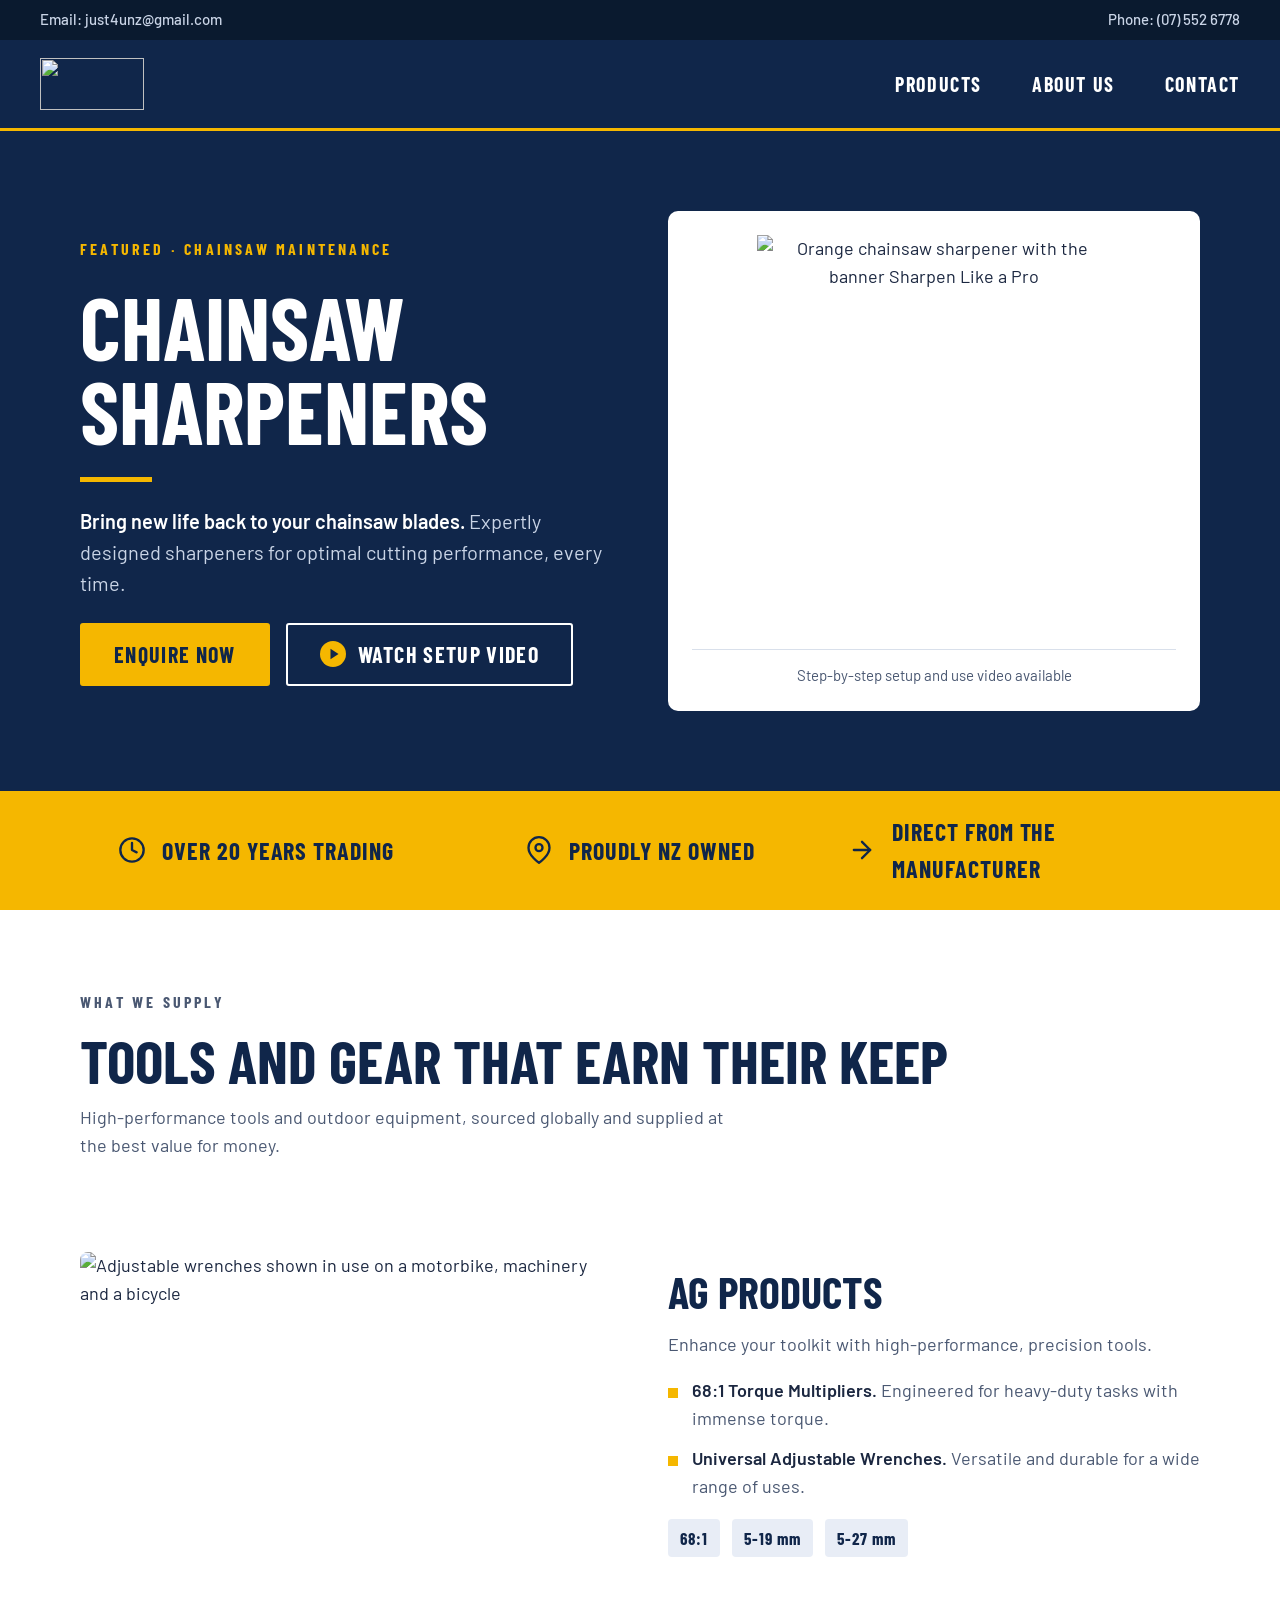
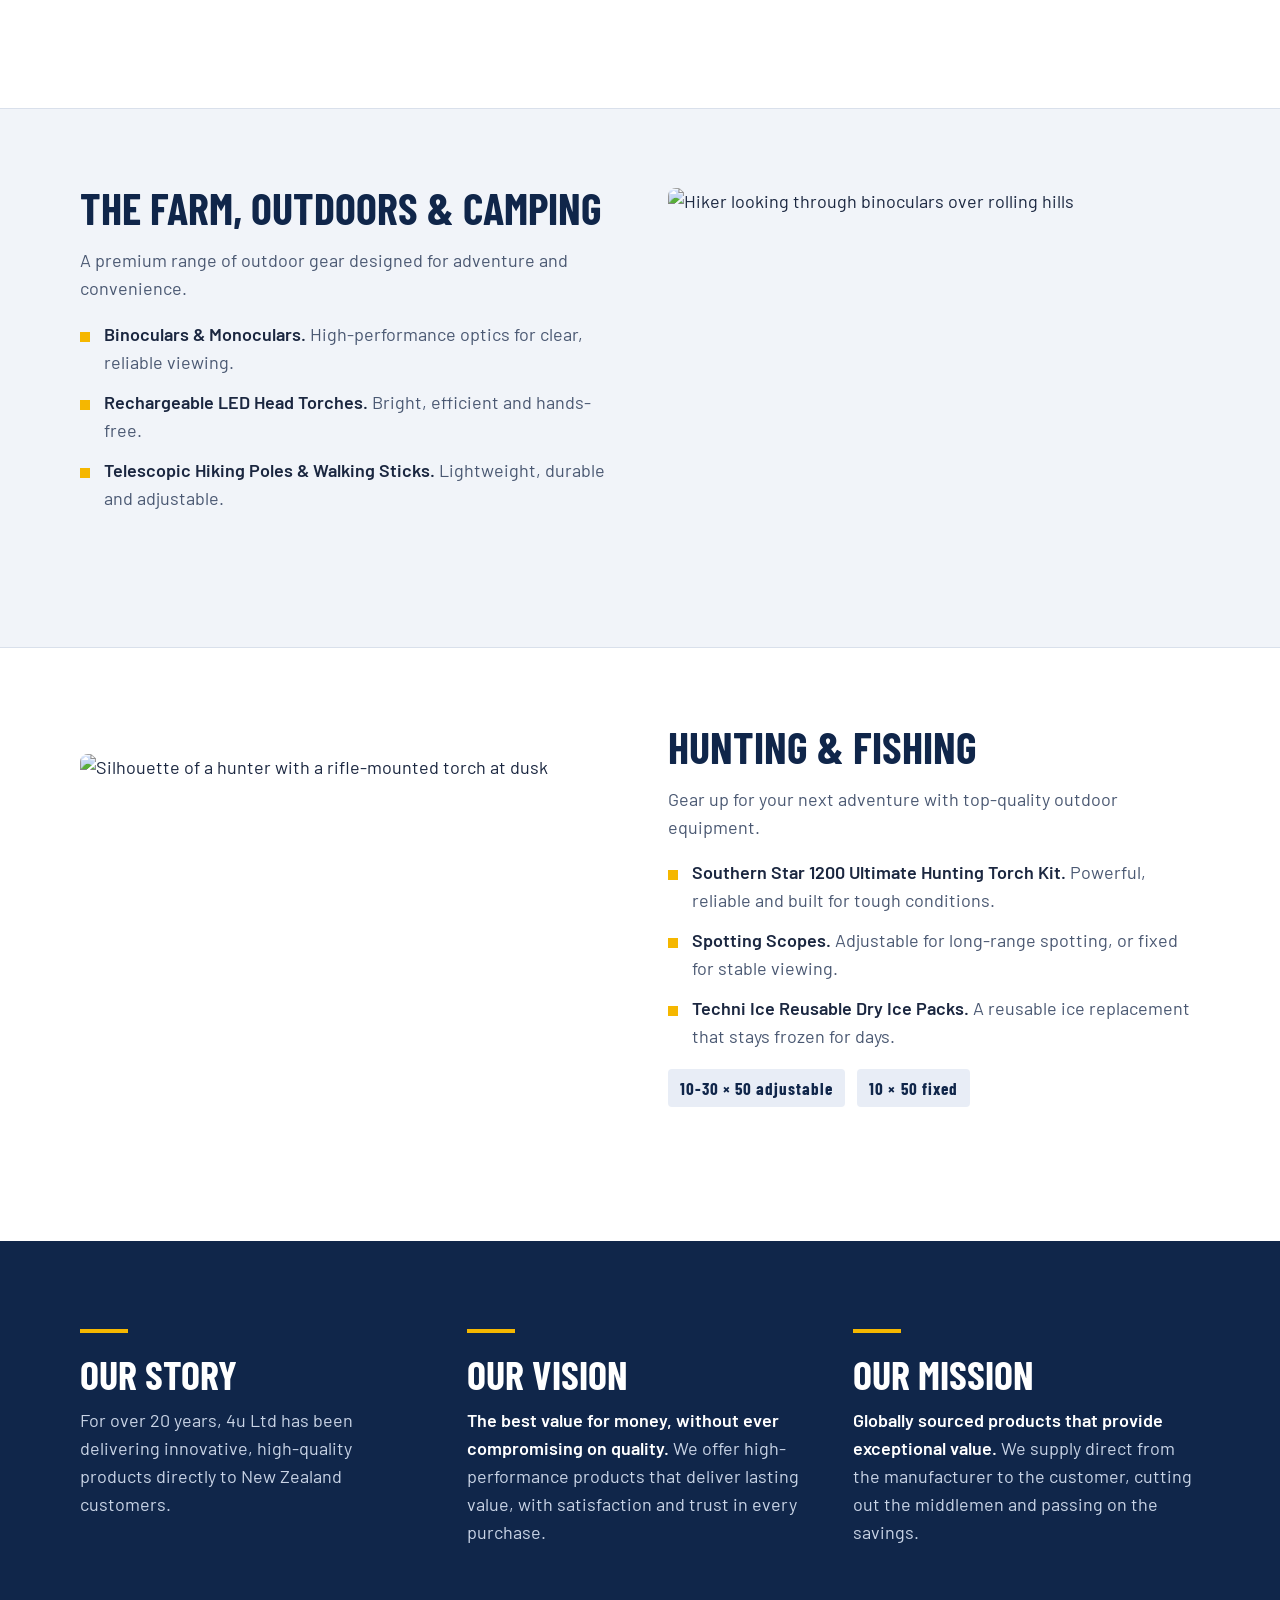
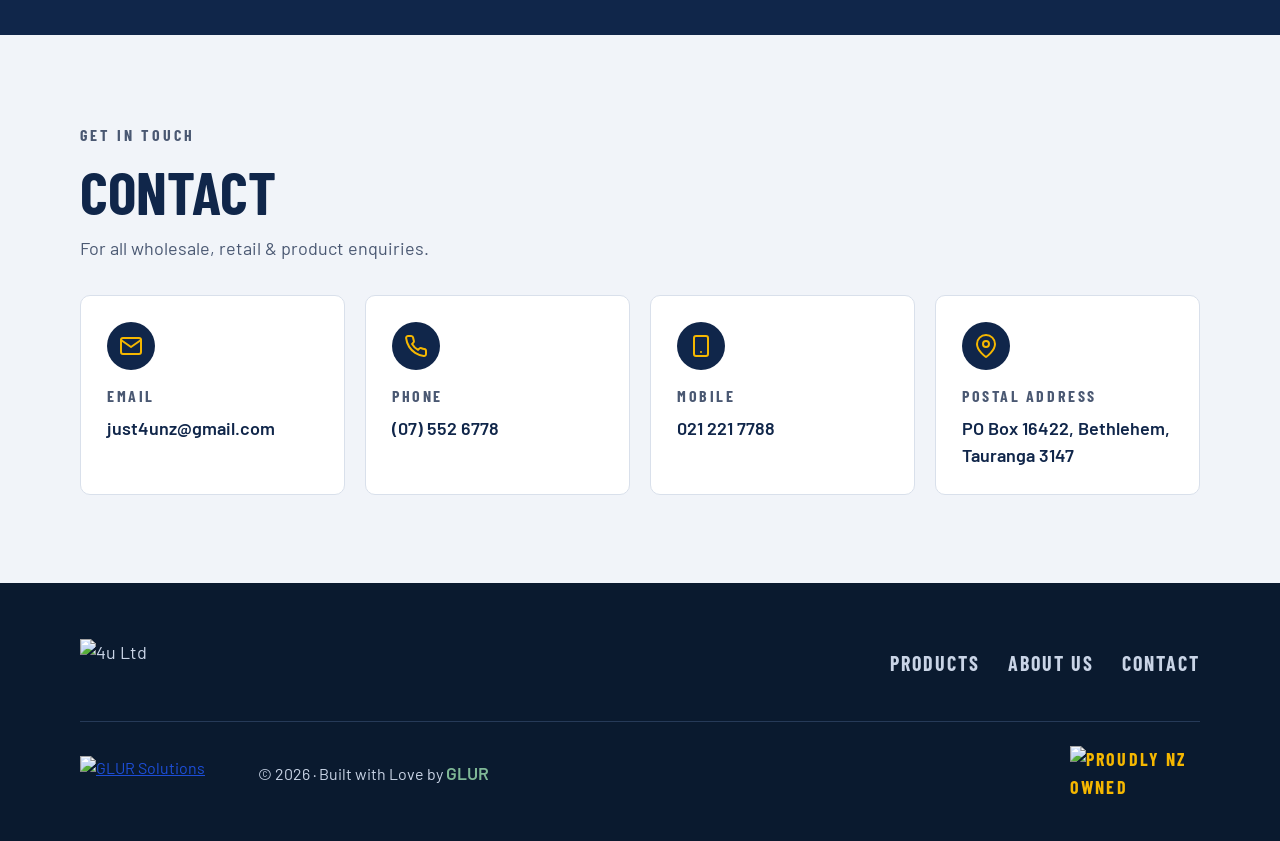
==== commit 933f03af: "v1.0.4.1: Removed Enquire button, centered and cleaned up footer for mobile" ====
--- a/index.html
+++ b/index.html
@@ -44,7 +44,6 @@
             <li><a href="#products">Products</a></li>
             <li><a href="#about">About Us</a></li>
             <li><a href="#contact">Contact</a></li>
-            <li><a class="btn btn--outline btn--small" href="#contact">Enquire</a></li>
           </ul>
         </nav>
       </div>
@@ -228,7 +227,7 @@
     <div class="container site-footer__inner">
       <div class="site-footer__brand">
         <span class="logo__box"><img src="https://4unzresources.blob.core.windows.net/images/logo.webp" alt="4u Ltd" width="2000" height="1200" loading="lazy"></span>
-        <span class="badge">Proudly NZ owned</span>
+        <span class="badge"><img src="https://drive.google.com/thumbnail?id=10iYWdT2iWd6ZRKhh7URZbQhtWIy5aVNT&sz=w1000" alt="Proudly NZ Owned" loading="lazy"></span>
       </div>
       <nav aria-label="Footer">
         <ul class="footer-nav">
@@ -237,7 +236,12 @@
           <li><a href="#contact">Contact</a></li>
         </ul>
       </nav>
-      <p class="site-footer__legal">&copy; 2025 4u Ltd. All Rights Reserved.</p>
+      <p class="site-footer__legal">
+        <a class="logo" href="https://glursolutions.com" target="_blank" rel="noopener noreferrer">
+          <img src="https://glurstorage.blob.core.windows.net/images/GSLogoMobile.png" alt="GLUR Solutions" width="120" height="26">
+        </a>
+        <span class="site-footer__legal-text">© 2026 · Built with Love by <a class="glur-link" href="https://glursolutions.com" target="_blank" rel="noopener noreferrer">GLUR</a></span>
+      </p>
     </div>
   </footer>
 
--- a/css/layout.css
+++ b/css/layout.css
@@ -66,15 +66,13 @@
   pointer-events: none;
 }
 
-/* Desktop, with JS: the bar scrolls away with the page, then is fixed to the top once the page has
-   scrolled past its own height (main.js adds .is-fixed and slides it down). It stays fixed until the
-   page is back at the very top. The body padding takes over the bar's space so the page does not
-   jump. Without JS the bar simply stays sticky (above). */
-@media (min-width: 821px) {
-  .bar-js .site-top { position: relative; }
-  .bar-js .site-top.is-fixed { position: fixed; top: 0; left: 0; right: 0; }
-  .bar-js.has-fixed-bar body { padding-top: var(--site-top-height, 0px); }
-}
+/* With JS (all screen sizes): the bar scrolls away with the page, then is fixed to the top once the
+   page has scrolled past its own height (main.js adds .is-fixed and slides it down). It stays fixed
+   until the page is back at the very top. The body padding takes over the bar's space so the page
+   does not jump. Without JS the bar simply stays sticky (above). */
+.bar-js .site-top { position: relative; }
+.bar-js .site-top.is-fixed { position: fixed; top: 0; left: 0; right: 0; }
+.bar-js.has-fixed-bar body { padding-top: var(--site-top-height, 0px); }
 
 .contact-bar__inner {
   display: flex;
@@ -101,7 +99,7 @@
   display: flex;
   align-items: center;
   flex-wrap: wrap;
-  gap: 8px 32px;
+  gap: 8px 50px;
 }
 
 /* ---------- Generic section ---------- */
@@ -219,7 +217,10 @@
 }
 .site-footer__brand { display: flex; align-items: center; flex-wrap: wrap; gap: 16px; }
 .footer-nav { display: flex; flex-wrap: wrap; gap: 8px 28px; }
-.site-footer__legal { width: 100%; font-size: 0.875rem; }
+/* Logo and copyright text sit in one row, vertically centred on each other */
+.site-footer__legal { width: 100%; font-size: 0.875rem; display: flex; align-items: center; flex-wrap: wrap; gap: 6px 12px; }
+/* Size the GS logo by height only; width follows the image's own proportions so it is never stretched */
+.site-footer__legal .logo img { height: 36px; width: auto; } /* desktop: 1.4x of 26px; mobile sets its own height below */
 .badge { display: inline-block; padding: 10px 16px; }
 
 /* ==========================================================
@@ -232,11 +233,9 @@
 
 @media (max-width: 820px) {
   :root { --gutter: 20px; --section-space: 56px; --gap: 28px; }
-  html { scroll-padding-top: 16px; }
-
-  /* the wrapped header is tall on phones, so let it scroll away */
-  .site-top { position: static; }
-  .site-top::after { display: none; }
+  /* the fixed header covers the top of the screen, so anchors must land below it
+     (--site-top-height is measured and set by main.js; 150px is the fallback) */
+  html { scroll-padding-top: calc(var(--site-top-height, 150px) + 8px); }
 
   .hero__grid,
   .range,
@@ -251,9 +250,18 @@
   .trust__list { grid-template-columns: minmax(0, 1fr); gap: 16px; padding-block: 24px; }
   .range-band { padding-block: 48px; }
 
-  .site-header__inner { min-height: 72px; padding-block: 10px; }
+  /* Header: logo centered above a single, centered row of nav links (never stacked) */
+  .site-header__inner {
+    flex-direction: column;
+    justify-content: center;
+    gap: 6px;
+    min-height: 0;
+    padding-block: 10px;
+  }
   .logo__box { width: 96px; height: 48px; }
-  .site-nav ul { gap: 6px 20px; }
+  .site-nav { max-width: 100%; }
+  .site-nav ul { flex-wrap: nowrap; justify-content: center; gap: 0 2.2em; }
+  .site-footer__legal .logo img { height: 35px; width: auto; display: inline-block; vertical-align: middle; }
 }
 
 @media (max-width: 520px) {
--- a/css/theme-final.css
+++ b/css/theme-final.css
@@ -156,8 +156,8 @@
 .site-nav .btn--outline { background: var(--color-accent); border-color: var(--color-accent); color: var(--color-on-accent); }
 .site-nav .btn--outline:hover { background: var(--color-accent); }
 
-/* Shadow that fades in while the bar slides down and sticks (desktop only, the bar
-   is not sticky on phones), and fades out quickly once the page is back at the very top.
+/* Shadow that fades in while the bar slides down and sticks (all screen sizes),
+   and fades out quickly once the page is back at the very top.
    main.js toggles .is-stuck; the slide itself is in main.js. Keep the fade-in length in
    step with DURATION in main.js. */
 .site-top::after {
@@ -411,6 +411,12 @@
 .site-footer .logo__box { grid-column: 1; grid-row: 1; width: 100px; height: 50px; justify-self: start; }
 .site-footer nav { grid-column: 2; grid-row: 1; }
 .site-footer__legal { grid-column: 1; grid-row: 3; width: auto; font-size: 1rem; color: var(--color-on-dark-muted); }
+.site-footer__legal .glur-link {
+  color: #7fb896;
+  font-weight: 700;
+  font-size: 1.1em;
+  text-decoration: none;
+}
 .badge {
   grid-column: 2; grid-row: 3;
   justify-self: end;
@@ -424,6 +430,8 @@
   text-transform: uppercase;
   color: var(--color-accent);
 }
+/* Proudly NZ Owned image: width is fixed (about the width of the old text), height follows the image's ratio */
+.badge img { width: 130px; max-width: 100%; height: auto; }
 .footer-nav a {
   font-family: var(--font-display);
   font-weight: 700;
@@ -439,7 +447,7 @@
    Responsive
    ========================================================== */
 @media (max-width: 820px) {
-  .logo__box { width: 84px; height: 42px; }
+  .logo__box { width: 71px; height: 36px; }     /* header logo, 15% smaller than before (84 x 42) */
   .site-footer .logo__box { width: 84px; height: 42px; }
   .hero__grid { padding-block: 48px; }
   .btn { min-height: 56px; padding-inline: 24px; }
@@ -450,21 +458,28 @@
   .trust__item { justify-content: flex-start; }
   .trust__list { padding-block: 24px; }
   .about, .contact { padding-block: 56px; }
-  .site-nav a { font-size: 1.125rem; }
+  /* Nav links shrink with the screen width so all four always fit on one row.
+     25 is the row's approximate width in em (measured ~23, plus a safety margin);
+     the 40px is the two page gutters. */
+  .site-nav a { font-size: min(1.2375rem, calc((100vw - 40px) / 22.7)); letter-spacing: 0.06em; }
+  .site-nav .btn--small { min-height: 0; padding: 0.4em 0.85em; }
 }
 
 @media (max-width: 520px) {
-  .site-footer__inner { grid-template-columns: minmax(0, 1fr); row-gap: 20px; }
+  /* The middle column is as wide as the logo row or the nav row (whichever is wider) and sits centred on
+     the page between two equal side columns. The 4u logo starts at the left edge of that column, which is
+     also the left edge of the first nav link (the nav links spread across the same width).
+     Row 1: 4u logo at the left edge and Proudly NZ Owned image at the right edge (vertically centred, at least 32px apart). Row 2: nav. Row 3: copyright, centred. */
+  .site-footer__inner { grid-template-columns: minmax(0, 1fr) minmax(0, max-content) minmax(0, 1fr); gap: 20px 0; }
   .site-footer__inner::before { display: none; }
-  .site-footer .logo__box,
-  .site-footer nav,
-  .site-footer__legal,
-  .badge { grid-column: 1; grid-row: auto; }
-  .site-footer .logo__box { order: 1; }
-  .site-footer nav { order: 2; }
-  .site-footer__legal { order: 3; }
-  .badge { order: 4; justify-self: start; }
-  .site-footer__legal { padding-top: 20px; border-top: 1px solid var(--color-footer-line); }
+  .site-footer__brand { display: flex; flex-wrap: nowrap; align-items: center; gap: 32px; justify-content: space-between; grid-column: 2; grid-row: 1; justify-self: stretch; }
+  .site-footer .logo__box { flex: none; }
+  .badge { min-width: 0; }
+  .site-footer nav { grid-column: 2; grid-row: 2; }
+  /* footer links stay on one row: they shrink with the screen (the row is about 15.6em wide; 40px is the two page gutters) */
+  .footer-nav { justify-content: space-between; flex-wrap: nowrap; gap: 0 1.4em; }
+  .footer-nav a { font-size: min(1.25rem, calc((100vw - 40px) / 16)); }
+  .site-footer__legal { grid-column: 1 / -1; grid-row: 3; padding-top: 20px; border-top: 1px solid var(--color-footer-line); justify-content: center; text-align: center; }
 }
 
 @media (prefers-reduced-motion: reduce) {
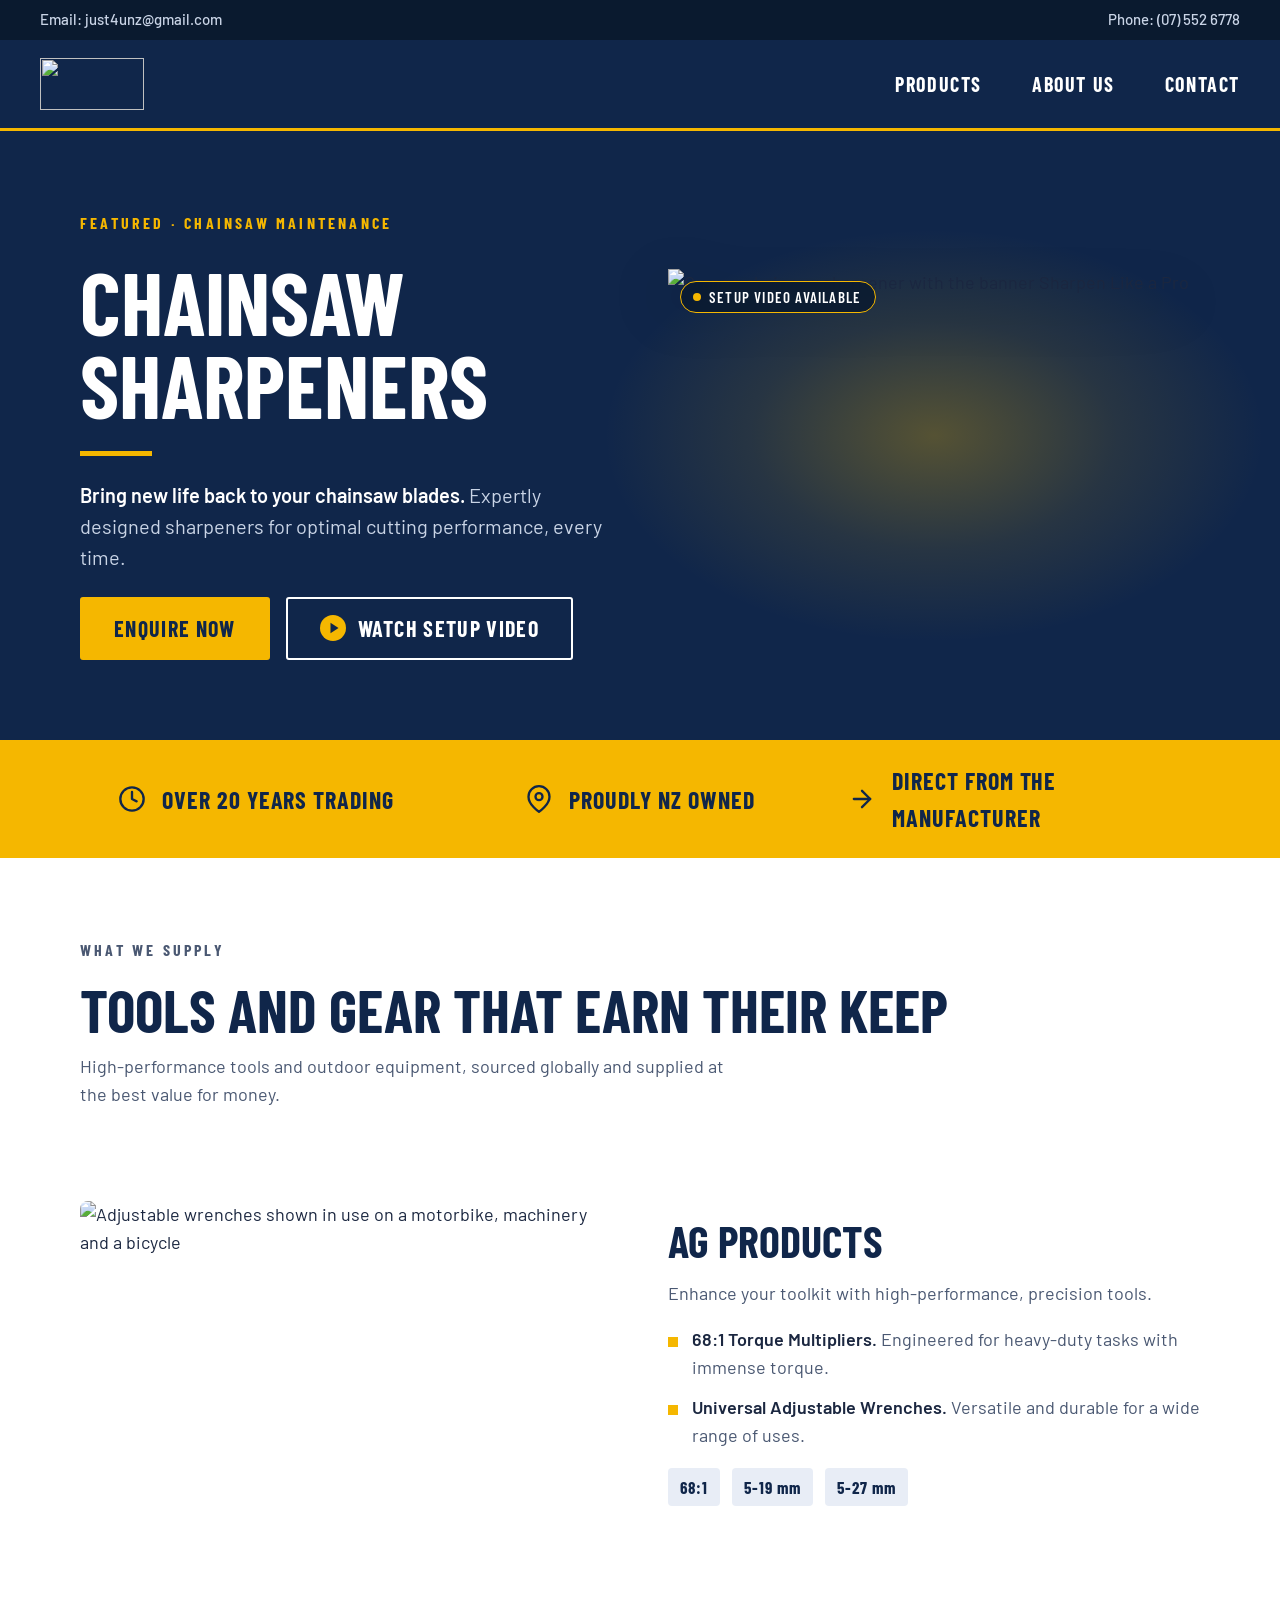
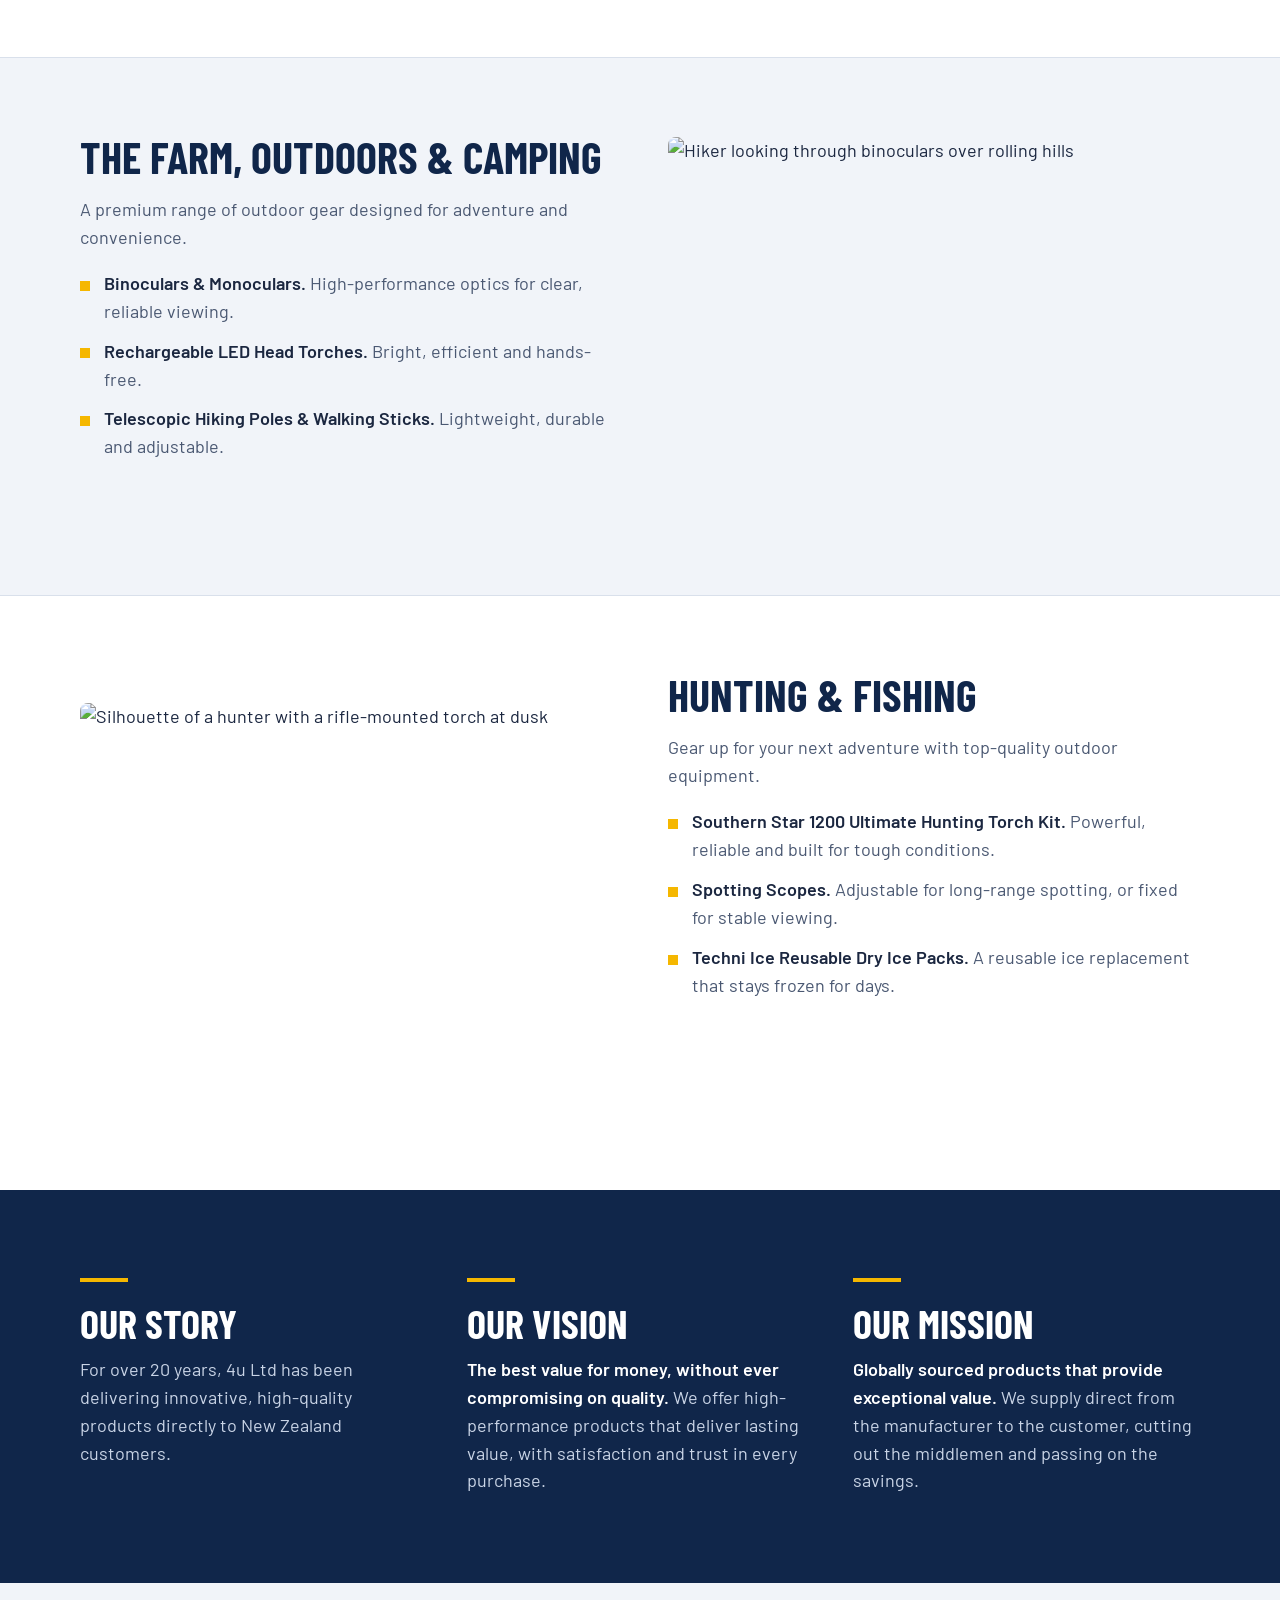
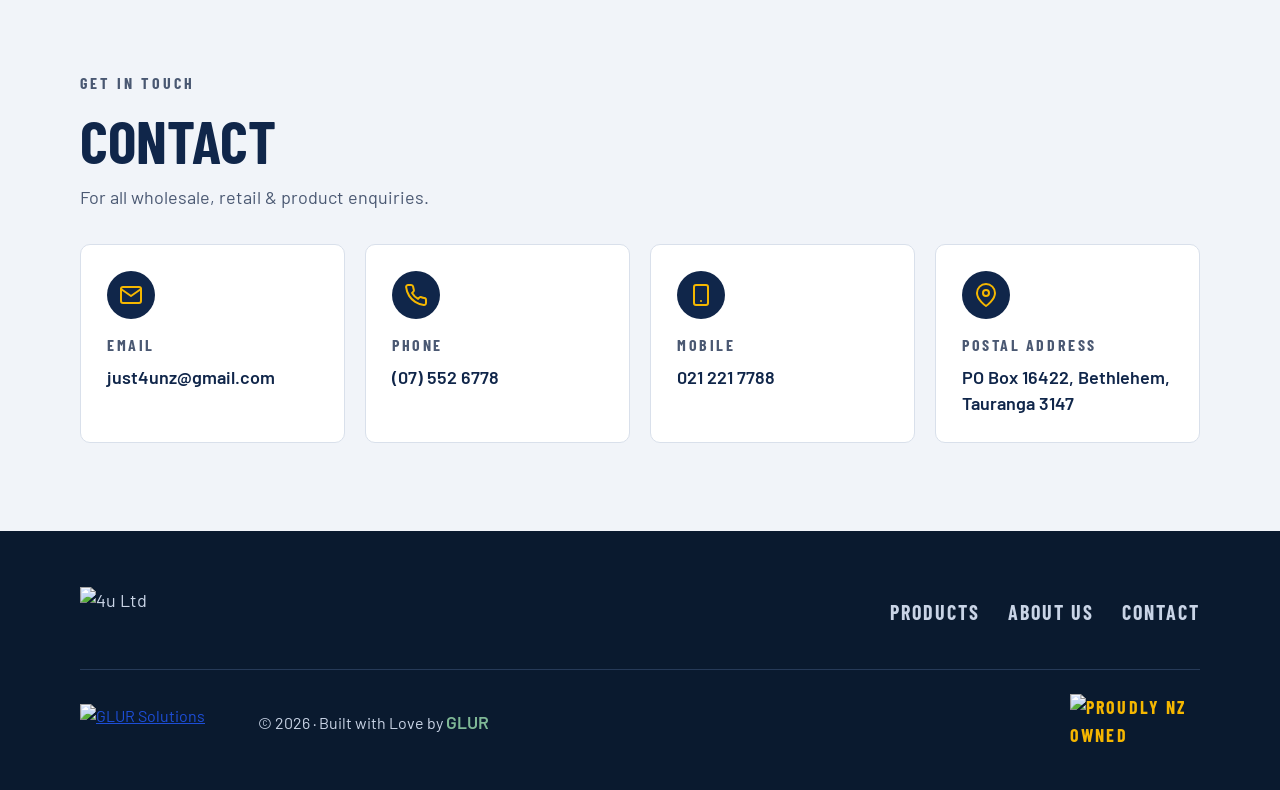
==== commit e4dab428: "v1.0.6.0: Changed hero image and video display to be more in theme" ====
--- a/index.html
+++ b/index.html
@@ -70,15 +70,16 @@
         </div>
         <figure class="media media--hero">
           <div class="hero-stage" id="heroStage">
-            <img id="heroImage" src="https://4unzresources.blob.core.windows.net/images/chainsawsharpener.webp" alt="Orange chainsaw sharpener with the banner Sharpen Like a Pro" width="484" height="548">
+            <!-- Old link: https://4unzresources.blob.core.windows.net/images/chainsawsharpener.webp -->
+            <img id="heroImage" src="https://drive.google.com/thumbnail?id=1JuFpYeEQp53c1VeeIJStKMFlNLy5hkQ_&sz=w1000" alt="Orange chainsaw sharpener with the banner Sharpen Like a Pro" width="484" height="548">
             <video id="heroVideo" controls preload="none" playsinline hidden width="640" height="360">
               <source src="https://4unzresources.blob.core.windows.net/images/video.mp4" type="video/mp4">
               Your browser does not support the video tag.
             </video>
           </div>
           <figcaption id="heroCaption"
-                      data-image-text="Step-by-step setup and use video available"
-                      data-video-text="Step-by-step setup and use video now playing">Step-by-step setup and use video available</figcaption>
+                      data-image-text="Setup video available"
+                      data-video-text="Setup video now playing">Setup video available</figcaption>
         </figure>
       </div>
     </section>
@@ -247,4 +248,4 @@
 
   <script src="js/main.js"></script>
 </body>
-</html>
+</html>
--- a/css/theme-final.css
+++ b/css/theme-final.css
@@ -220,30 +220,87 @@
 .hero .btn--outline { gap: 12px; }
 
 .media { border-radius: 8px; overflow: hidden; }
+
+/* Hero media: no card. The product sits straight on the navy, lit by a soft yellow glow, inside a
+   stage with a fixed shape so the image -> video swap never changes the height of the hero. */
 .media--hero {
-  background: var(--color-surface);
-  border-radius: var(--radius);
-  padding: 24px;
-  text-align: center;
+  background: none;
+  border-radius: 0;
+  padding: 0;
+  overflow: visible;            /* lets the glow and shadow spill past the stage */
+}
+.hero-stage {
+  aspect-ratio: 16 / 10;        /* fixed shape: image and video both fill it */
+  isolation: isolate;
+}
+/* Yellow glow behind whatever is showing */
+.hero-stage::before {
+  content: "";
+  position: absolute;
+  inset: -12%;
+  z-index: -1;
+  background: radial-gradient(closest-side, rgba(245, 184, 0, 0.30), rgba(245, 184, 0, 0.10) 55%, transparent 100%);
+  pointer-events: none;
+}
+.media--hero img,
+.media--hero video {
+  position: absolute;
+  inset: 0;
+  width: 110%;
+  height: 110%;
+  max-height: none;
+  margin: 0;
 }
 .media--hero img {
-  width: auto;
-  height: auto;
-  max-width: 100%;
-  max-height: 400px;
-  margin-inline: auto;
-  object-fit: contain;
+  object-fit: contain;          /* the whole product stays in view */
+  filter: drop-shadow(0 18px 28px rgba(0, 0, 0, 0.45));
 }
 .media--hero video {
+  aspect-ratio: auto;           /* the stage sets the shape now */
+  object-fit: contain;          /* never crops the tutorial */
   background: #000;
   border-radius: var(--radius);
-}
+  border: 2px solid var(--color-accent);
+  box-shadow: 0 18px 40px rgba(0, 0, 0, 0.45);
+}
+
+/* Caption: a small pill laid over the top-left of the stage (the bottom is left clear for video controls) */
 .media--hero figcaption {
-  margin-top: 14px;
-  padding-top: 14px;
-  border-top: 1px solid var(--color-border);
+  position: absolute;
+  top: 12px;
+  left: 12px;
+  z-index: 2;
+  display: inline-flex;
+  align-items: center;
+  gap: 8px;
+  max-width: calc(100% - 24px);
+  padding: 6px 14px 6px 12px;
+  background: rgba(10, 26, 47, 0.85);
+  border: 1px solid var(--color-accent);
+  border-radius: 999px;
+  font-family: var(--font-display);
+  font-weight: 600;
   font-size: 0.9375rem;
-  color: var(--color-text-muted);
+  letter-spacing: 0.08em;
+  text-transform: uppercase;
+  line-height: 1.2;
+  color: var(--color-on-dark);
+  text-align: left;
+  pointer-events: none;
+}
+.media--hero figcaption::before {
+  content: "";
+  flex: none;
+  width: 8px;
+  height: 8px;
+  border-radius: 50%;
+  background: var(--color-accent);
+}
+/* While the video is playing the dot pulses (class is set by main.js) */
+.media--hero figcaption.is-playing::before { animation: hero-dot 1.4s ease-in-out infinite; }
+@keyframes hero-dot {
+  0%, 100% { box-shadow: 0 0 0 0 rgba(245, 184, 0, 0.6); }
+  50%      { box-shadow: 0 0 0 6px rgba(245, 184, 0, 0); }
 }
 
 /* ---------- Trust strip ---------- */
@@ -483,6 +540,7 @@
 }
 
 @media (prefers-reduced-motion: reduce) {
+  .media--hero figcaption.is-playing::before { animation: none; }
   .site-top::after,
   .site-top.is-stuck::after,
   .chips li,
@@ -494,4 +552,4 @@
   .more:focus-visible,
   .more:hover .more__arrow,
   .more:focus-visible .more__arrow { transform: none; }
-}
+}
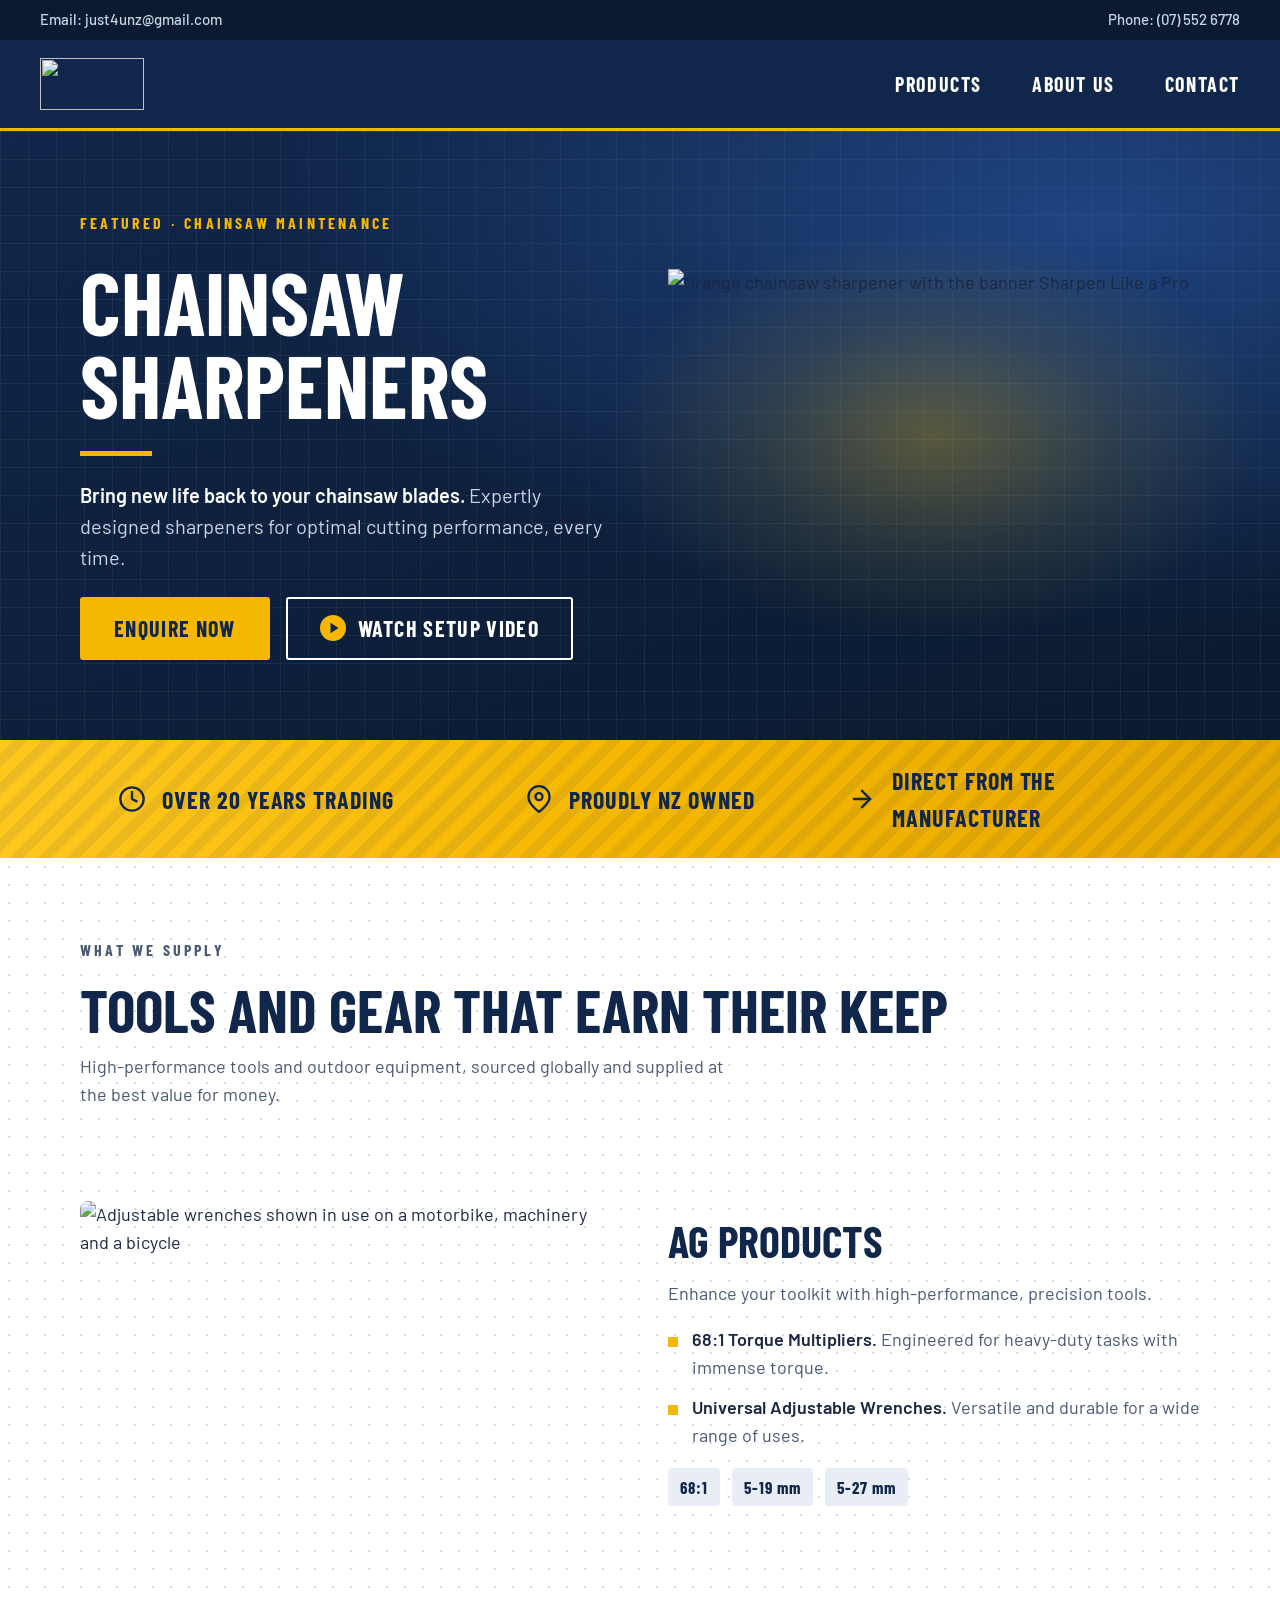
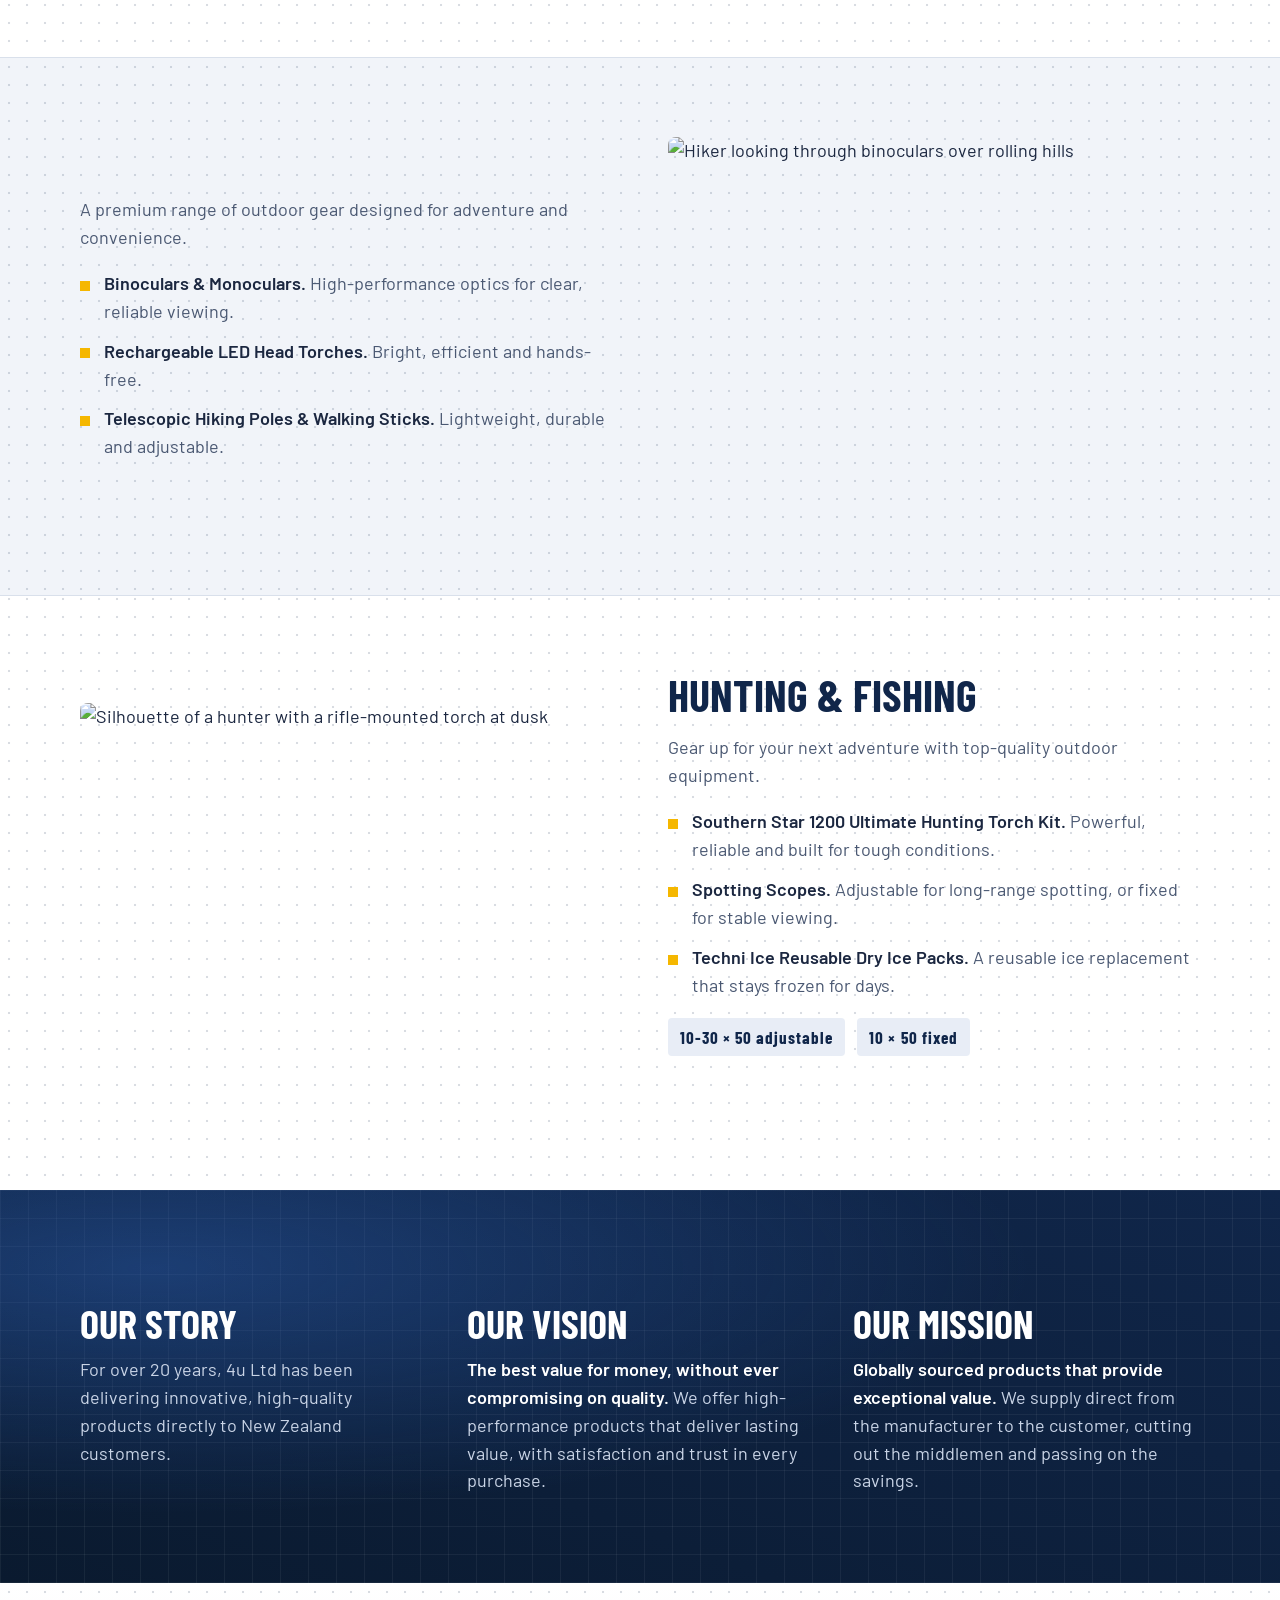
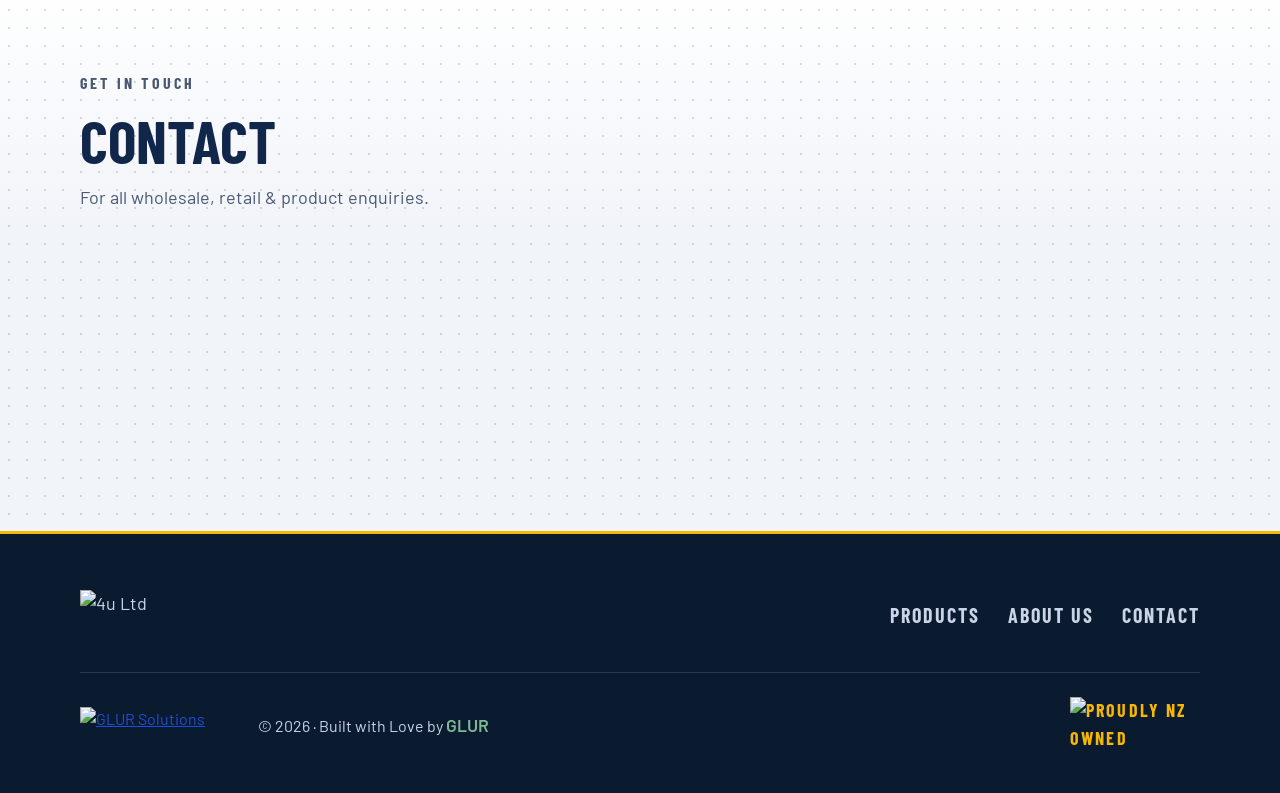
==== commit c3604abf: "v1.0.10.1: Removed image and video tag (un needed)" ====
--- a/index.html
+++ b/index.html
@@ -77,9 +77,6 @@
               Your browser does not support the video tag.
             </video>
           </div>
-          <figcaption id="heroCaption"
-                      data-image-text="Setup video available"
-                      data-video-text="Setup video now playing">Setup video available</figcaption>
         </figure>
       </div>
     </section>
--- a/css/theme-final.css
+++ b/css/theme-final.css
@@ -59,6 +59,15 @@
 
   --radius: 10px;
   --ease-out: cubic-bezier(0.4, 0, 0.2, 1);  /* same easing as the hero video swap */
+
+  /* Section background patterns (v1.0.7.0). Pure CSS, no images, no motion.
+     Each one is a stack of layers that can sit in a background shorthand.
+     Tweak the alpha values (the 0.055, 0.16 and 0.08 below) to make them stronger or subtler. */
+  --grid-dark:
+    linear-gradient(rgba(255, 255, 255, 0.055) 1px, transparent 1px) 0 0 / 28px 28px,
+    linear-gradient(90deg, rgba(255, 255, 255, 0.055) 1px, transparent 1px) 0 0 / 28px 28px;
+  --dots-light: radial-gradient(rgba(16, 38, 74, 0.16) 1px, transparent 1.6px) 0 0 / 18px 18px;
+  --stripes-hazard: repeating-linear-gradient(-45deg, rgba(16, 38, 74, 0.08) 0 10px, transparent 10px 20px);
 }
 
 body {
@@ -199,7 +208,13 @@
 .feature-list li::before { background: var(--color-accent); }
 
 /* ---------- Hero ---------- */
-.hero { background: var(--color-header); }
+/* Blueprint grid with a blue glow in the top-right corner */
+.hero {
+  background:
+    radial-gradient(ellipse at 85% 15%, rgba(46, 98, 184, 0.55) 0%, transparent 55%),
+    var(--grid-dark),
+    linear-gradient(160deg, var(--color-header) 0%, var(--color-topbar) 100%);
+}
 .hero__grid { padding-block: 80px; }
 .hero .eyebrow { color: var(--color-accent); }
 .hero h1 { color: var(--color-on-dark); }
@@ -219,6 +234,95 @@
 .btn-row { gap: 16px; }
 .hero .btn--outline { gap: 12px; }
 
+/* Entrance (class .slide-pre is added and removed by main.js, so no JS = the hero is always visible).
+   Every time the hero scrolls into view: the eyebrow, heading, intro and buttons rise one after another,
+   the yellow bar under the heading draws in, the product slides in from the right, then its yellow glow ignites.
+   The delays below are in step with each other (eyebrow 0, heading 100, product 250, intro 300, bar and buttons 450, glow 700ms). */
+.hero { overflow-x: hidden; overflow-x: clip; }   /* the product waits off to the right: that must not add a sideways scrollbar */
+.hero__text > .eyebrow,
+.hero__text > h1,
+.hero__text > .lede,
+.hero__text > .btn-row {
+  transition: transform 500ms cubic-bezier(0.2, 0.7, 0.2, 1), opacity 500ms cubic-bezier(0.2, 0.7, 0.2, 1);
+}
+.hero__text > h1 { transition-delay: 100ms; }
+.hero__text > .lede { transition-delay: 300ms; }
+.hero__text > .btn-row { transition-delay: 450ms; }
+.hero h1::after {
+  transform-origin: left center;
+  transition: transform 400ms cubic-bezier(0.4, 0, 0.2, 1) 450ms;
+}
+.media--hero {
+  transition: transform 750ms cubic-bezier(0.2, 0.7, 0.2, 1) 250ms, opacity 750ms cubic-bezier(0.2, 0.7, 0.2, 1) 250ms;
+}
+.hero-stage::before {
+  /* the hover swell uses the separate `scale` property, so it gets its own transition without the entrance delay */
+  transition: transform 900ms ease-out 700ms, opacity 900ms ease-out 700ms, scale 350ms cubic-bezier(0.2, 0.7, 0.2, 1),
+              translate 500ms cubic-bezier(0.2, 0.7, 0.2, 1);
+}
+.hero.slide-nt,
+.hero.slide-nt *,
+.hero.slide-nt *::before,
+.hero.slide-nt *::after { transition: none !important; }   /* main.js uses this to reset the hero without it animating backwards */
+.hero.slide-pre .hero__text > .eyebrow,
+.hero.slide-pre .hero__text > h1,
+.hero.slide-pre .hero__text > .lede,
+.hero.slide-pre .hero__text > .btn-row { opacity: 0; transform: translateY(18px); }
+.hero.slide-pre h1::after { transform: scaleX(0); }
+.hero.slide-pre .media--hero { opacity: 0; transform: translateX(70px) scale(0.9); }
+.hero.slide-pre .hero-stage::before { opacity: 0; transform: scale(0.6); }
+
+/* Hover and tap. Both hero buttons lift. Hover needs a mouse (any-hover, so a phone never gets it stuck on after a tap);
+   on a touch screen a tap plays the same effect for a moment instead (.tap, added by main.js).
+   The product image works differently: it tilts in 3D towards the mouse (see .is-tilting below). */
+.hero .btn {
+  transition: transform 250ms cubic-bezier(0.2, 0.7, 0.2, 1), box-shadow 250ms var(--ease-out),
+              background-color 250ms var(--ease-out), filter 250ms var(--ease-out), color 250ms var(--ease-out);
+}
+.hero .btn__icon { transition: transform 300ms cubic-bezier(0.3, 1.6, 0.5, 1); }
+.media--hero img {
+  transition: transform 350ms cubic-bezier(0.2, 0.7, 0.2, 1), filter 350ms cubic-bezier(0.2, 0.7, 0.2, 1);
+}
+@media (any-hover: hover) {
+  .hero .btn--solid:hover {
+    transform: translateY(-3px);
+    box-shadow: 0 10px 18px -4px rgba(0, 0, 0, 0.55);
+    filter: brightness(1.07);
+  }
+  .hero .btn--outline:hover {
+    transform: translateY(-3px);
+    box-shadow: 0 10px 18px -4px rgba(0, 0, 0, 0.55);
+  }
+  .hero .btn--outline:hover .btn__icon { transform: scale(1.25); }
+}
+.hero .btn--solid.tap {
+  transform: translateY(-3px);
+  box-shadow: 0 10px 18px -4px rgba(0, 0, 0, 0.55);
+  filter: brightness(1.07);
+}
+.hero .btn--outline.tap {
+  transform: translateY(-3px);
+  box-shadow: 0 10px 18px -4px rgba(0, 0, 0, 0.55);
+  background: rgba(255, 255, 255, 0.1);
+}
+.hero .btn--outline.tap .btn__icon { transform: scale(1.25); }
+
+/* Product image: follows the mouse. main.js adds .is-tilting while the mouse is over the image (and for a moment after a
+   tap on a touch screen) and sets --tx and --ty, the pointer's position across the image from -0.5 (left / top) to 0.5
+   (right / bottom). The image tilts up to 13 degrees towards it and the yellow glow drifts the same way. The tilt follows
+   the pointer closely (120ms) and eases back slowly (500ms) when it leaves. Only while the image is showing, not the video. */
+.hero-stage.is-tilting > img {
+  transform: perspective(450px) rotateY(calc(var(--tx, 0) * 26deg)) rotateX(calc(var(--ty, 0) * -26deg)) scale(1.07);
+  transition: transform 120ms ease-out, filter 350ms cubic-bezier(0.2, 0.7, 0.2, 1);
+}
+@supports selector(:has(a)) {
+  .hero-stage.is-tilting:has(> img:not([hidden]))::before {
+    scale: 1.08;
+    translate: calc(var(--tx, 0) * 22px) calc(var(--ty, 0) * 22px);
+    transition: transform 900ms ease-out 700ms, opacity 900ms ease-out 700ms, scale 350ms cubic-bezier(0.2, 0.7, 0.2, 1), translate 150ms ease-out;
+  }
+}
+
 .media { border-radius: 8px; overflow: hidden; }
 
 /* Hero media: no card. The product sits straight on the navy, lit by a soft yellow glow, inside a
@@ -264,47 +368,21 @@
   box-shadow: 0 18px 40px rgba(0, 0, 0, 0.45);
 }
 
-/* Caption: a small pill laid over the top-left of the stage (the bottom is left clear for video controls) */
-.media--hero figcaption {
-  position: absolute;
-  top: 12px;
-  left: 12px;
-  z-index: 2;
-  display: inline-flex;
-  align-items: center;
-  gap: 8px;
-  max-width: calc(100% - 24px);
-  padding: 6px 14px 6px 12px;
-  background: rgba(10, 26, 47, 0.85);
-  border: 1px solid var(--color-accent);
-  border-radius: 999px;
-  font-family: var(--font-display);
-  font-weight: 600;
-  font-size: 0.9375rem;
-  letter-spacing: 0.08em;
-  text-transform: uppercase;
-  line-height: 1.2;
-  color: var(--color-on-dark);
-  text-align: left;
-  pointer-events: none;
-}
-.media--hero figcaption::before {
-  content: "";
-  flex: none;
-  width: 8px;
-  height: 8px;
-  border-radius: 50%;
-  background: var(--color-accent);
-}
-/* While the video is playing the dot pulses (class is set by main.js) */
-.media--hero figcaption.is-playing::before { animation: hero-dot 1.4s ease-in-out infinite; }
-@keyframes hero-dot {
-  0%, 100% { box-shadow: 0 0 0 0 rgba(245, 184, 0, 0.6); }
-  50%      { box-shadow: 0 0 0 6px rgba(245, 184, 0, 0); }
-}
-
 /* ---------- Trust strip ---------- */
-.trust { background: var(--color-accent); }
+/* Workshop-tape stripes over a yellow gradient sheen. The stripes drift slowly to the right.
+   The stripe layer is tiled at 28.2843px (the stripes repeat every 20px along their 45 degree slant,
+   and 20 x 1.41421 = 28.2843px across), so sliding it exactly one tile per loop is seamless.
+   The loop is 2s = about 14px a second. main.js pauses it (.is-paused) while the strip is off screen. */
+.trust {
+  background:
+    var(--stripes-hazard) 0 0 / 28.2843px 28.2843px,
+    linear-gradient(90deg, #FFC81F 0%, var(--color-accent) 50%, #E8A900 100%) 0 0 / 100% 100%;
+  animation: trust-drift 2s linear infinite;
+}
+.trust.is-paused { animation-play-state: paused; }
+@keyframes trust-drift {
+  to { background-position: 28.2843px 0, 0 0; }
+}
 .trust__list { padding-block: 22px; }
 .trust__item { justify-content: center; }
 .icon-slot { color: var(--color-heading); }
@@ -320,15 +398,48 @@
 }
 
 /* ---------- Ranges ---------- */
-.ranges { background: var(--color-surface); }
+/* Dot grid over white; the alternate bands get the same dots over pale blue */
+.ranges { background: var(--dots-light), var(--color-surface); }
 .ranges__intro h2 { margin-top: 2px; }
 .ranges__intro p:last-child { font-size: 1.125rem; }
 
 .range-band--alt {
-  background: var(--color-surface-alt);
+  background: var(--dots-light), var(--color-surface-alt);
   border-block: 1px solid var(--color-border);
 }
 .range-band + .range-band:not(.range-band--alt) { border-top: 0; }
+
+/* Slide-in (class .slide-pre is added and removed by main.js, so no JS = rows are always visible).
+   Order: the image slides in from the side it sits on (left, right, left), then the heading, intro and
+   bullet points fade up one after another (--sd is each one's delay, set by main.js), then the chips pop
+   and the Enquire link fades in. Keep the timings in step with main.js. */
+.ranges { overflow-x: hidden; overflow-x: clip; }   /* an image waiting off to the right must not add a sideways scrollbar */
+.range .media--range {
+  transition: transform 500ms cubic-bezier(0.2, 0.7, 0.2, 1), opacity 500ms cubic-bezier(0.2, 0.7, 0.2, 1);
+}
+.range .range__text > h3,
+.range .range__text > p,
+.range .feature-list li {
+  transition: transform 450ms cubic-bezier(0.2, 0.7, 0.2, 1) var(--sd, 0ms),
+              opacity 450ms cubic-bezier(0.2, 0.7, 0.2, 1) var(--sd, 0ms);
+}
+.range.slide-nt,
+.range.slide-nt * { transition: none !important; }   /* main.js uses this to reset a row without it animating backwards */
+.range.slide-pre .media--range { opacity: 0; transform: translateX(-65%); }
+.range--reverse.slide-pre .media--range { transform: translateX(65%); }
+.range.slide-pre .range__text > h3,
+.range.slide-pre .range__text > p,
+.range.slide-pre .feature-list li { opacity: 0; transform: translateY(12px); }
+
+/* The intro above the first row ("What we supply") fades up line by line, on desktop and phone alike */
+.ranges__intro > * {
+  transition: transform 450ms cubic-bezier(0.2, 0.7, 0.2, 1) var(--sd, 0ms),
+              opacity 450ms cubic-bezier(0.2, 0.7, 0.2, 1) var(--sd, 0ms);
+}
+.ranges__intro.slide-nt,
+.ranges__intro.slide-nt * { transition: none !important; }
+.ranges__intro.slide-pre > * { opacity: 0; transform: translateY(24px); }
+
 .media--range { height: 380px; }
 .range__text { gap: 18px; }
 .range__text h3 { margin-bottom: -2px; }
@@ -353,7 +464,8 @@
    look (yellow, enlarged), then settles back to normal with a small bounce. */
 .chips li.pre-reveal { opacity: 0; }
 .chips li.pop {
-  animation: chip-pop 600ms var(--ease-out) calc(var(--i, 0) * 80ms) backwards;
+  /* --d0 is the start delay set by main.js, so the chips pop after the row's text has filled in */
+  animation: chip-pop 600ms var(--ease-out) calc(var(--d0, 0ms) + var(--i, 0) * 70ms) backwards;
 }
 @keyframes chip-pop {
   0%   { opacity: 0; transform: scale(0.6);  background-color: var(--color-accent); }
@@ -400,35 +512,138 @@
 .more.pre-reveal::after { transform: scaleX(0); }
 
 /* ---------- About ---------- */
-.about { background: var(--color-header); padding-block: 88px; }
+/* Same blueprint grid as the hero, with the glow moved to the left so the two bands don't look identical */
+.about {
+  background:
+    radial-gradient(ellipse at 12% 20%, rgba(46, 98, 184, 0.45) 0%, transparent 55%),
+    var(--grid-dark),
+    linear-gradient(200deg, var(--color-header) 0%, var(--color-topbar) 100%);
+  padding-block: 88px;
+}
 .about h3 {
-  position: relative;
   padding-top: 24px;
   font-size: clamp(2rem, 3.2vw, 2.5rem);
   color: var(--color-on-dark);
 }
-.about h3::before {
+/* The yellow bar belongs to the column, not the heading, so it can stay put while the text drops from it */
+.about__grid > div { position: relative; }
+.about__grid > div::before {
   content: "";
   position: absolute;
   top: 0; left: 0;
   width: 48px;
   height: 4px;
   background: var(--color-accent);
+  transform-origin: left center;
 }
 .about p { color: var(--color-on-dark-muted); }
 .about p strong { color: var(--color-on-dark); }
 
+/* Drop-down (class .slide-pre is added and removed by main.js, so no JS = always visible).
+   The bar draws in from the left, then the heading and paragraph fall from it and fade in.
+   --sd is the column's start delay (set by main.js: 90ms apart on desktop, 0 when the columns are stacked).
+   Keep the 150ms and 250ms offsets and the durations in step with main.js. */
+.about__grid > div::before {
+  transition: transform 220ms cubic-bezier(0.4, 0, 0.2, 1) var(--sd, 0ms);
+}
+.about__grid > div > h3 {
+  transition: transform 350ms cubic-bezier(0.2, 0.7, 0.2, 1) calc(var(--sd, 0ms) + 150ms),
+              opacity 350ms cubic-bezier(0.2, 0.7, 0.2, 1) calc(var(--sd, 0ms) + 150ms);
+}
+.about__grid > div > p {
+  transition: transform 350ms cubic-bezier(0.2, 0.7, 0.2, 1) calc(var(--sd, 0ms) + 250ms),
+              opacity 350ms cubic-bezier(0.2, 0.7, 0.2, 1) calc(var(--sd, 0ms) + 250ms);
+}
+.about__grid > div.slide-nt,
+.about__grid > div.slide-nt::before,
+.about__grid > div.slide-nt > * { transition: none !important; }   /* main.js uses this to reset a column without it animating backwards */
+.about__grid > div.slide-pre::before { transform: scaleX(0); }
+.about__grid > div.slide-pre > h3 { opacity: 0; transform: translateY(-18px); }
+.about__grid > div.slide-pre > p { opacity: 0; transform: translateY(-12px); }
+
 /* ---------- Contact ---------- */
-.contact { background: var(--color-surface-alt); padding-block: 88px; }
+/* Dot grid that fades from white at the top into pale blue behind the cards */
+.contact {
+  background:
+    var(--dots-light),
+    linear-gradient(180deg, var(--color-surface) 0%, var(--color-surface-alt) 45%);
+  padding-block: 88px;
+}
 .contact__lede { font-size: 1.125rem; }
+
+/* The heading block ("Get in touch", "Contact" and the line under it) fades up line by line, like the
+   "What we supply" intro. The cards below it are not part of this. Classes are added and removed by main.js. */
+.contact .container > :not(.contact__grid) {
+  transition: transform 450ms cubic-bezier(0.2, 0.7, 0.2, 1) var(--sd, 0ms),
+              opacity 450ms cubic-bezier(0.2, 0.7, 0.2, 1) var(--sd, 0ms);
+}
+.contact .container.slide-nt > * { transition: none !important; }
+.contact .container.slide-pre > :not(.contact__grid) { opacity: 0; transform: translateY(24px); }
 .card {
+  position: relative;
   gap: 10px;
   padding: 26px;
   background: var(--color-surface);
   border: 1px solid var(--color-border);
   border-radius: var(--radius);
-}
-.card .icon-slot { background: var(--color-header); color: var(--color-accent); margin-bottom: 4px; }
+  /* Hover / tap / keyboard-focus effect, switched on below by changing these six values */
+  --card-up: 0px;
+  --card-edge: var(--color-border);
+  --bar-hide: 100%;                       /* how much of the yellow top bar is still hidden */
+  --icon-scale: 1;
+  --icon-tilt: 0deg;
+  --icon-bg: var(--color-header);
+  --icon-fg: var(--color-accent);
+  transform: translateY(var(--card-up));
+  border-color: var(--card-edge);
+  transition: transform 250ms var(--ease-out), border-color 250ms var(--ease-out);
+}
+.card .icon-slot {
+  background: var(--icon-bg);
+  color: var(--icon-fg);
+  margin-bottom: 4px;
+  transform: scale(var(--icon-scale)) rotate(var(--icon-tilt));
+  transition: transform 400ms cubic-bezier(0.3, 1.6, 0.5, 1), background-color 250ms var(--ease-out), color 250ms var(--ease-out);
+}
+/* Yellow bar that draws across the top of the card from the left */
+.card::before {
+  content: "";
+  position: absolute;
+  top: 0; left: 0; right: 0;
+  height: 4px;
+  background: var(--color-accent);
+  border-radius: calc(var(--radius) - 1px) calc(var(--radius) - 1px) 0 0;   /* follows the card's rounded top corners */
+  clip-path: inset(0 var(--bar-hide) 0 0);
+  transition: clip-path 350ms cubic-bezier(0.4, 0, 0.2, 1);
+}
+/* The whole card is the link: the link's invisible overlay covers the card (cards with no link, like the address, are not clickable) */
+.card a::after { content: ""; position: absolute; inset: 0; }
+
+/* The effect: card lifts 3px, the bar draws in, the icon turns yellow, swells and tilts.
+   Plays on mouse hover, on keyboard focus, and for a moment after a tap on a touch screen (.tap, added by main.js). */
+.card.tap {
+  --card-up: -3px; --card-edge: #C5CFE0; --bar-hide: 0%;
+  --icon-scale: 1.15; --icon-tilt: -8deg; --icon-bg: var(--color-accent); --icon-fg: var(--color-on-accent);
+}
+@media (any-hover: hover) {   /* not on phones, where a tap would leave the effect stuck on */
+  .card:hover {
+    --card-up: -3px; --card-edge: #C5CFE0; --bar-hide: 0%;
+    --icon-scale: 1.15; --icon-tilt: -8deg; --icon-bg: var(--color-accent); --icon-fg: var(--color-on-accent);
+  }
+}
+/* Keyboard focus: show the effect, and ring the whole card instead of just the link text */
+@supports selector(:has(a)) {
+  .card:has(a:focus-visible) {
+    --card-up: -3px; --card-edge: #C5CFE0; --bar-hide: 0%;
+    --icon-scale: 1.15; --icon-tilt: -8deg; --icon-bg: var(--color-accent); --icon-fg: var(--color-on-accent);
+    outline: 3px solid var(--color-link);
+    outline-offset: 3px;
+  }
+  .card a:focus-visible { outline: none; }
+}
+
+/* Cards fade up with the heading (main.js plays the movement; this only hides them until then) */
+.contact__grid > .card.slide-pre { opacity: 0; }
 .card h3 {
   font-size: 1rem;
   font-weight: 700;
@@ -442,11 +657,15 @@
   line-height: 1.45;
   color: var(--color-heading);
 }
-.card a { text-decoration: none; }
-.card a:hover { text-decoration: underline; }
+.card a { text-decoration: none; }   /* no underline on hover any more: the whole card reacts instead */
 
 /* ---------- Footer ---------- */
-.site-footer { background: var(--color-footer); color: var(--color-on-dark-muted); }
+/* Gold strip along the top, matching the 3px one under the header */
+.site-footer {
+  background: var(--color-footer);
+  border-top: 3px solid var(--color-accent);
+  color: var(--color-on-dark-muted);
+}
 
 /* Row 1: logo and nav. Row 2: divider. Row 3: copyright and badge.
    .site-footer__brand is flattened so its children join the grid. */
@@ -507,6 +726,8 @@
   .logo__box { width: 71px; height: 36px; }     /* header logo, 15% smaller than before (84 x 42) */
   .site-footer .logo__box { width: 84px; height: 42px; }
   .hero__grid { padding-block: 48px; }
+  /* The product sits below the text here, so it rises instead of sliding in from the side */
+  .hero.slide-pre .media--hero { transform: translateY(40px) scale(0.95); }
   .btn { min-height: 56px; padding-inline: 24px; }
   .btn--small { min-height: 44px; padding-inline: 20px; }
   .media--range { height: 260px; }
@@ -515,6 +736,9 @@
   .trust__item { justify-content: flex-start; }
   .trust__list { padding-block: 24px; }
   .about, .contact { padding-block: 56px; }
+  /* Rows stack into one column here, so the image rises gently instead of sliding in from the side */
+  .range.slide-pre .media--range,
+  .range--reverse.slide-pre .media--range { transform: translateY(24px); }
   /* Nav links shrink with the screen width so all four always fit on one row.
      25 is the row's approximate width in em (measured ~23, plus a safety margin);
      the 40px is the two page gutters. */
@@ -540,7 +764,6 @@
 }
 
 @media (prefers-reduced-motion: reduce) {
-  .media--hero figcaption.is-playing::before { animation: none; }
   .site-top::after,
   .site-top.is-stuck::after,
   .chips li,
@@ -552,4 +775,20 @@
   .more:focus-visible,
   .more:hover .more__arrow,
   .more:focus-visible .more__arrow { transform: none; }
+  /* Hero hover: only the colour changes stay (the solid button brightens, the outline button tints). No lift, tilt or swell.
+     (main.js does not start the tilt for these visitors at all, this is a second safety net.) */
+  .hero .btn--solid:hover,
+  .hero .btn--outline:hover { transform: none; box-shadow: none; }
+  .hero .btn--outline:hover .btn__icon { transform: none; }
+  .hero-stage.is-tilting > img { transform: none; }
+  .hero-stage::before { scale: none !important; translate: none !important; }
+  /* Trust strip: the stripes stay still */
+  .trust { animation: none; }
+  /* Contact cards: no movement, no drawing bar. The icon colour and card edge still change on hover. */
+  .card,
+  .card .icon-slot,
+  .card::before { transition: none; }
+  .card { transform: none; }
+  .card .icon-slot { transform: none; }
+  .card::before { display: none; }
 }
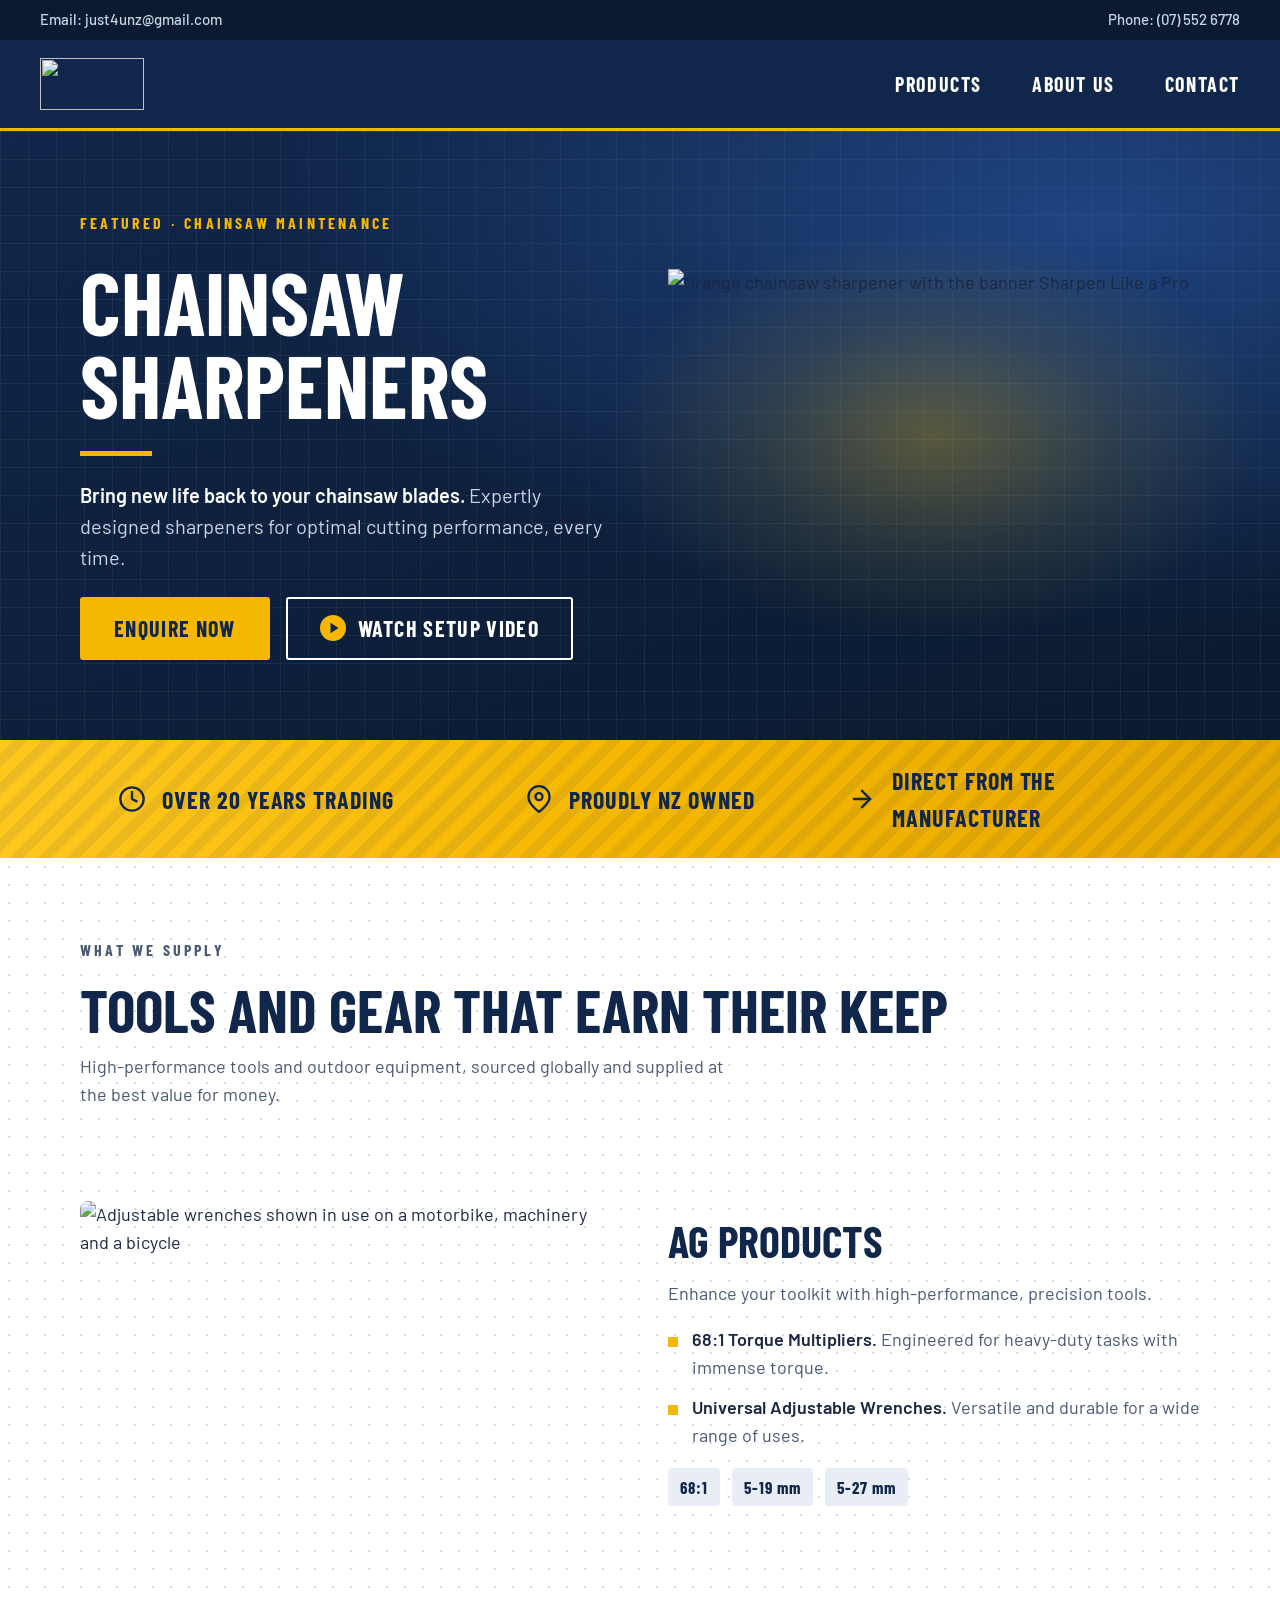
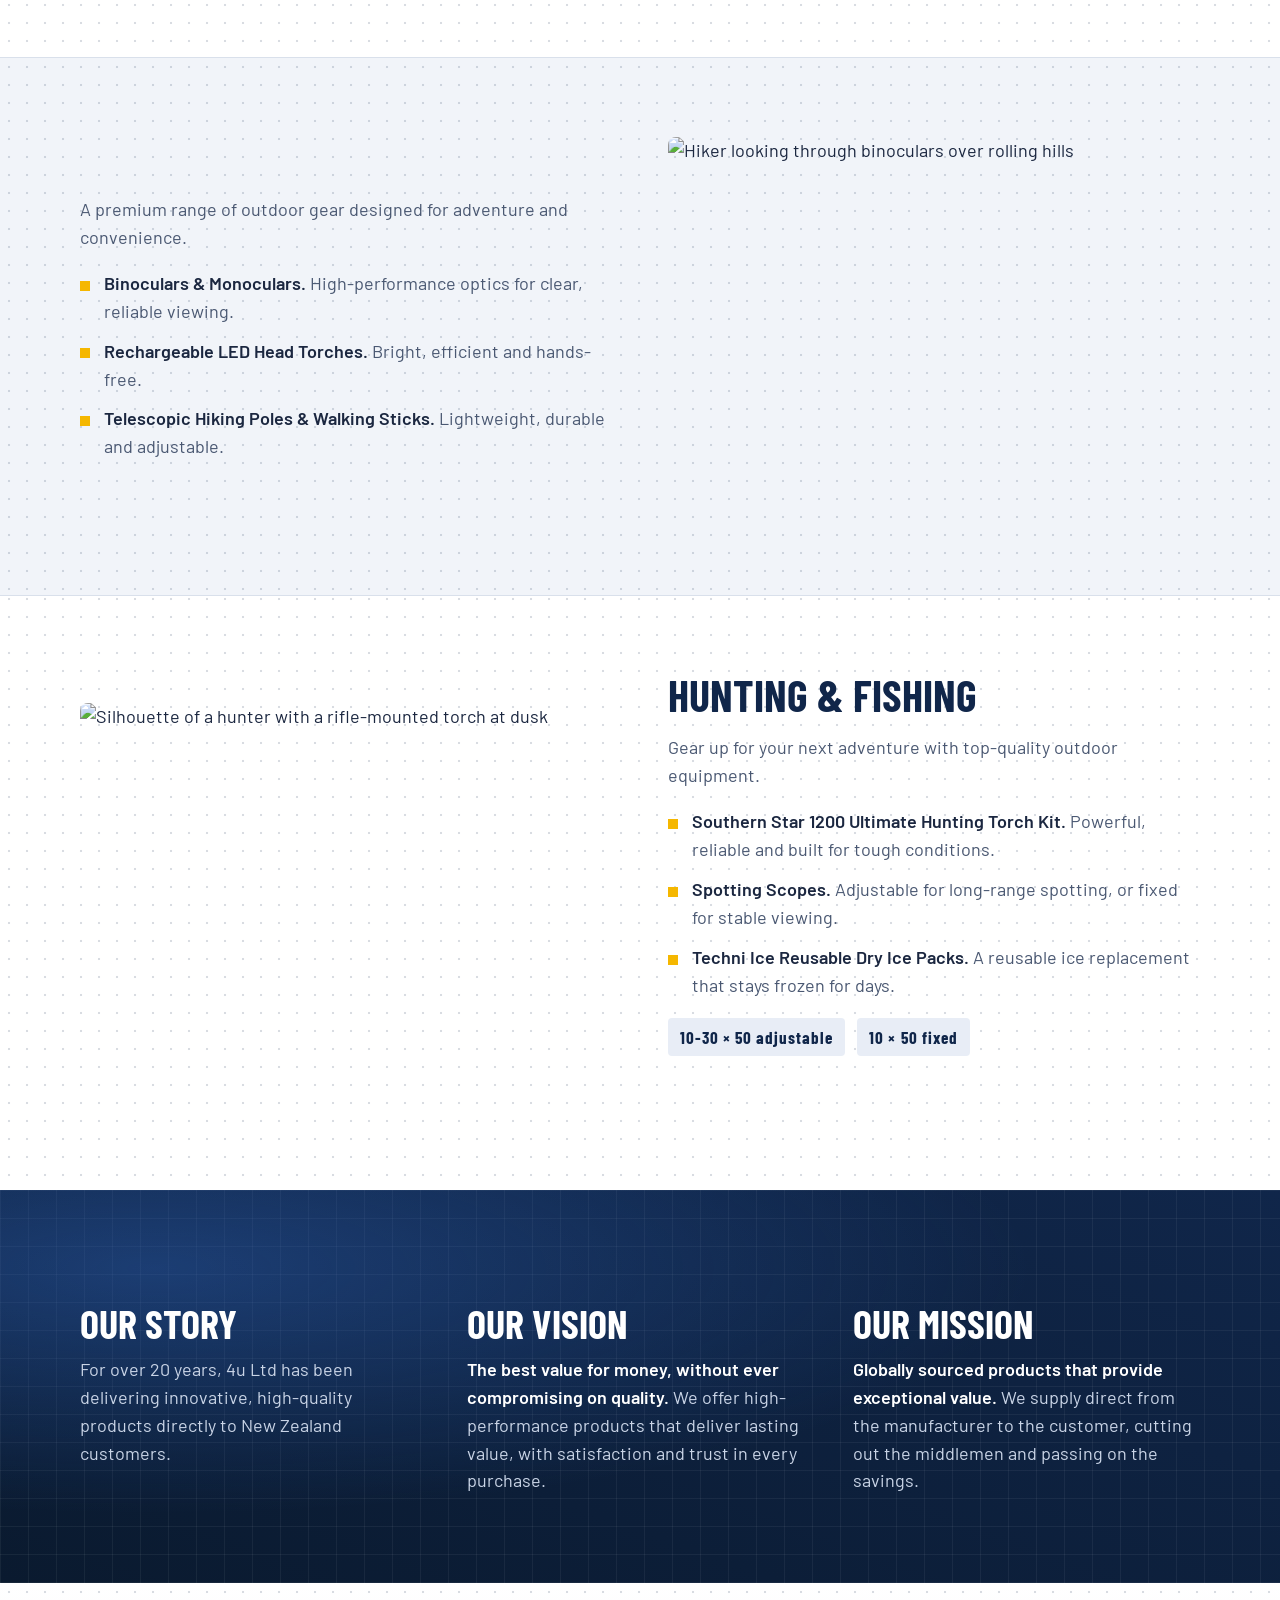
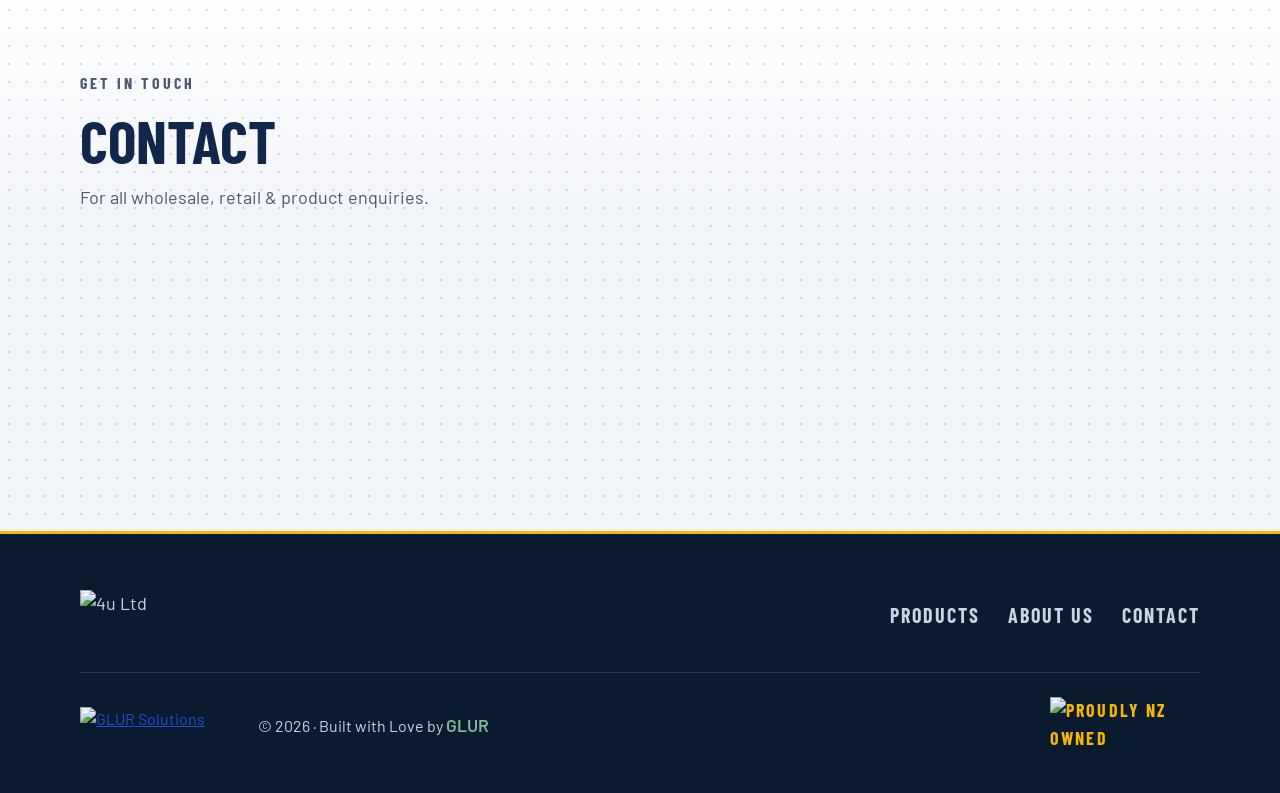
==== commit 7851a550: "v1.10.2: Fix rough logo; add SEO tags, speed tweaks and security headers" ====
--- a/index.html
+++ b/index.html
@@ -5,18 +5,106 @@
   <meta name="viewport" content="width=device-width, initial-scale=1.0">
   <title>4u Ltd | Tools and Outdoor Gear, Direct to New Zealand</title>
   <meta name="description" content="4u Ltd supplies chainsaw sharpeners, ag tools, outdoor gear and hunting equipment direct from the manufacturer to New Zealand customers.">
-  <link rel="icon" href="https://4unzresources.blob.core.windows.net/images/logo.webp" type="image/webp">
-
-  <!-- Structure: shared by every design stage -->
-  <link rel="stylesheet" href="css/layout.css">
+  <meta name="robots" content="index, follow, max-image-preview:large">
+  <meta name="theme-color" content="#10264A">
+  <link rel="canonical" href="https://4unz.com/">
+
+  <!-- Icons: square versions (favicon.ico, icon-192.png, icon-512.png, apple-touch-icon.png) live in the site root -->
+  <link rel="icon" href="favicon.ico" sizes="48x48">
+  <link rel="icon" href="icon-192.png" type="image/png" sizes="192x192">
+  <link rel="apple-touch-icon" href="apple-touch-icon.png">
+
+  <!-- Social sharing (Facebook, WhatsApp, LinkedIn, etc.) -->
+  <meta property="og:type" content="website">
+  <meta property="og:site_name" content="4u Ltd">
+  <meta property="og:locale" content="en_NZ">
+  <meta property="og:url" content="https://4unz.com/">
+  <meta property="og:title" content="4u Ltd | Tools and Outdoor Gear, Direct to New Zealand">
+  <meta property="og:description" content="Chainsaw sharpeners, ag tools, outdoor gear and hunting equipment, direct from the manufacturer to New Zealand customers.">
+  <meta property="og:image" content="https://4unz.com/og-image.jpg">
+  <meta property="og:image:width" content="1200">
+  <meta property="og:image:height" content="630">
+  <meta property="og:image:alt" content="4u Ltd: tools and outdoor gear, direct to New Zealand">
+  <meta name="twitter:card" content="summary_large_image">
+
+  <!-- Structured data (Organization + WebSite). Must match the visible contact details. -->
+  <script type="application/ld+json">
+    {
+      "@context": "https://schema.org",
+      "@graph": [
+        {
+          "@type": "Organization",
+          "@id": "https://4unz.com/#organization",
+          "name": "4u Ltd",
+          "url": "https://4unz.com/",
+          "logo": "https://4unz.com/icon-512.png",
+          "image": "https://4unz.com/og-image.jpg",
+          "description": "4u Ltd supplies chainsaw sharpeners, ag tools, outdoor gear and hunting equipment direct from the manufacturer to New Zealand customers.",
+          "email": "just4unz@gmail.com",
+          "telephone": "+64-7-552-6778",
+          "address": {
+            "@type": "PostalAddress",
+            "postOfficeBoxNumber": "PO Box 16422",
+            "addressLocality": "Bethlehem, Tauranga",
+            "postalCode": "3147",
+            "addressCountry": "NZ"
+          },
+          "areaServed": {
+            "@type": "Country",
+            "name": "New Zealand"
+          },
+          "contactPoint": [
+            {
+              "@type": "ContactPoint",
+              "contactType": "sales",
+              "telephone": "+64-7-552-6778",
+              "email": "just4unz@gmail.com",
+              "areaServed": "NZ",
+              "availableLanguage": "English"
+            },
+            {
+              "@type": "ContactPoint",
+              "contactType": "sales",
+              "telephone": "+64-21-221-7788",
+              "areaServed": "NZ",
+              "availableLanguage": "English"
+            }
+          ]
+        },
+        {
+          "@type": "WebSite",
+          "@id": "https://4unz.com/#website",
+          "url": "https://4unz.com/",
+          "name": "4u Ltd",
+          "inLanguage": "en-NZ",
+          "publisher": {
+            "@id": "https://4unz.com/#organization"
+          }
+        }
+      ]
+    }
+  </script>
+
+  <!-- Speed: open the image connection early, fetch the hero image (the largest element on screen) and the two
+       fonts used above the fold first. If the hero image URL changes (e.g. to WebP), change it here too. -->
+  <link rel="preconnect" href="https://4unzresources.blob.core.windows.net">
+  <link rel="preload" as="image" href="https://4unzresources.blob.core.windows.net/images/chainsawsharpener.webp" fetchpriority="high">
+  <link rel="preload" as="font" type="font/woff2" href="fonts/Barlow-Regular.woff2" crossorigin>
+  <link rel="preload" as="font" type="font/woff2" href="fonts/BarlowCondensed-Bold.woff2" crossorigin>
+
+  <!-- Structure: shared by every design stage. The ?v= number is bumped each release so browsers fetch fresh copies. -->
+  <link rel="stylesheet" href="css/layout.css?v=1.11.0">
   <!-- Look: swap this one file to change stage -->
-  <link rel="stylesheet" href="css/theme-final.css">
+  <link rel="stylesheet" href="css/theme-final.css?v=1.11.0">
+
+  <!-- deferred: runs after the page is parsed, same as when it sat at the end of <body>, but is fetched earlier -->
+  <script src="js/main.js?v=1.11.0" defer></script>
 </head>
 <body>
   <a class="skip-link" href="#main">Skip to content</a>
 
   <!-- Icon sprite (inline SVG, referenced with <use>) -->
-  <svg width="0" height="0" style="position:absolute" aria-hidden="true" focusable="false">
+  <svg class="icon-sprite" width="0" height="0" aria-hidden="true" focusable="false">
     <symbol id="i-clock" viewBox="0 0 24 24"><circle cx="12" cy="12" r="10"/><polyline points="12 6 12 12 16 14"/></symbol>
     <symbol id="i-pin" viewBox="0 0 24 24"><path d="M21 10c0 7-9 13-9 13s-9-6-9-13a9 9 0 0 1 18 0z"/><circle cx="12" cy="10" r="3"/></symbol>
     <symbol id="i-arrow" viewBox="0 0 24 24"><line x1="5" y1="12" x2="19" y2="12"/><polyline points="12 5 19 12 12 19"/></symbol>
@@ -37,7 +125,7 @@
     <header class="site-header" data-label="Header · sticky">
       <div class="container site-header__inner">
         <a class="logo" href="#top" aria-label="4u Ltd home">
-          <span class="logo__box"><img src="https://4unzresources.blob.core.windows.net/images/logo.webp" alt="" width="2000" height="1200"></span>
+          <span class="logo__box"><img src="https://4unzresources.blob.core.windows.net/images/logo208.webp" alt="" width="208" height="104"></span>
         </a>
         <nav class="site-nav" aria-label="Main">
           <ul>
@@ -70,9 +158,9 @@
         </div>
         <figure class="media media--hero">
           <div class="hero-stage" id="heroStage">
-            <!-- Old link: https://4unzresources.blob.core.windows.net/images/chainsawsharpener.webp -->
-            <img id="heroImage" src="https://drive.google.com/thumbnail?id=1JuFpYeEQp53c1VeeIJStKMFlNLy5hkQ_&sz=w1000" alt="Orange chainsaw sharpener with the banner Sharpen Like a Pro" width="484" height="548">
-            <video id="heroVideo" controls preload="none" playsinline hidden width="640" height="360">
+            <img id="heroImage" src="https://4unzresources.blob.core.windows.net/images/chainsawsharpener.webp" alt="Orange chainsaw sharpener with the banner Sharpen Like a Pro" width="484" height="548" fetchpriority="high">
+            <video id="heroVideo" controls preload="none" playsinline hidden width="640" height="360"
+                   poster="https://4unzresources.blob.core.windows.net/images/chainsawsharpener.webp">
               <source src="https://4unzresources.blob.core.windows.net/images/video.mp4" type="video/mp4">
               Your browser does not support the video tag.
             </video>
@@ -224,8 +312,8 @@
   <footer class="site-footer" data-label="Footer">
     <div class="container site-footer__inner">
       <div class="site-footer__brand">
-        <span class="logo__box"><img src="https://4unzresources.blob.core.windows.net/images/logo.webp" alt="4u Ltd" width="2000" height="1200" loading="lazy"></span>
-        <span class="badge"><img src="https://drive.google.com/thumbnail?id=10iYWdT2iWd6ZRKhh7URZbQhtWIy5aVNT&sz=w1000" alt="Proudly NZ Owned" loading="lazy"></span>
+        <span class="logo__box"><img src="https://4unzresources.blob.core.windows.net/images/logo208.webp" alt="4u Ltd" width="208" height="104" loading="lazy"></span>
+        <span class="badge"><img src="https://4unzresources.blob.core.windows.net/images/NewFooter.webp" alt="Proudly NZ Owned" loading="lazy"></span>
       </div>
       <nav aria-label="Footer">
         <ul class="footer-nav">
@@ -236,13 +324,12 @@
       </nav>
       <p class="site-footer__legal">
         <a class="logo" href="https://glursolutions.com" target="_blank" rel="noopener noreferrer">
-          <img src="https://glurstorage.blob.core.windows.net/images/GSLogoMobile.png" alt="GLUR Solutions" width="120" height="26">
+          <img src="https://glurstorage.blob.core.windows.net/images/GSLogoMobile.png" alt="GLUR Solutions" width="120" height="26" loading="lazy">
         </a>
         <span class="site-footer__legal-text">© 2026 · Built with Love by <a class="glur-link" href="https://glursolutions.com" target="_blank" rel="noopener noreferrer">GLUR</a></span>
       </p>
     </div>
   </footer>
 
-  <script src="js/main.js"></script>
 </body>
 </html>
--- a/css/layout.css
+++ b/css/layout.css
@@ -33,6 +33,9 @@
   margin-inline: auto;
   padding-inline: var(--gutter);
 }
+
+/* Inline SVG icon sprite: takes no space (moved here from an inline style so the CSP needs no 'unsafe-inline') */
+.icon-sprite { position: absolute; }
 
 .visually-hidden {
   position: absolute;
@@ -221,7 +224,7 @@
 .site-footer__legal { width: 100%; font-size: 0.875rem; display: flex; align-items: center; flex-wrap: wrap; gap: 6px 12px; }
 /* Size the GS logo by height only; width follows the image's own proportions so it is never stretched */
 .site-footer__legal .logo img { height: 36px; width: auto; } /* desktop: 1.4x of 26px; mobile sets its own height below */
-.badge { display: inline-block; padding: 10px 16px; }
+.badge { display: inline-block; padding: 10px 16px; width: 150px; height: auto; }
 
 /* ==========================================================
    Responsive
@@ -236,7 +239,6 @@
   /* the fixed header covers the top of the screen, so anchors must land below it
      (--site-top-height is measured and set by main.js; 150px is the fallback) */
   html { scroll-padding-top: calc(var(--site-top-height, 150px) + 8px); }
-
   .hero__grid,
   .range,
   .about__grid { grid-template-columns: minmax(0, 1fr); }
@@ -262,6 +264,8 @@
   .site-nav { max-width: 100%; }
   .site-nav ul { flex-wrap: nowrap; justify-content: center; gap: 0 2.2em; }
   .site-footer__legal .logo img { height: 35px; width: auto; display: inline-block; vertical-align: middle; }
+
+  .badge { display: inline-block; padding: 10px 16px; width: 100px; height: auto; }
 }
 
 @media (max-width: 520px) {
